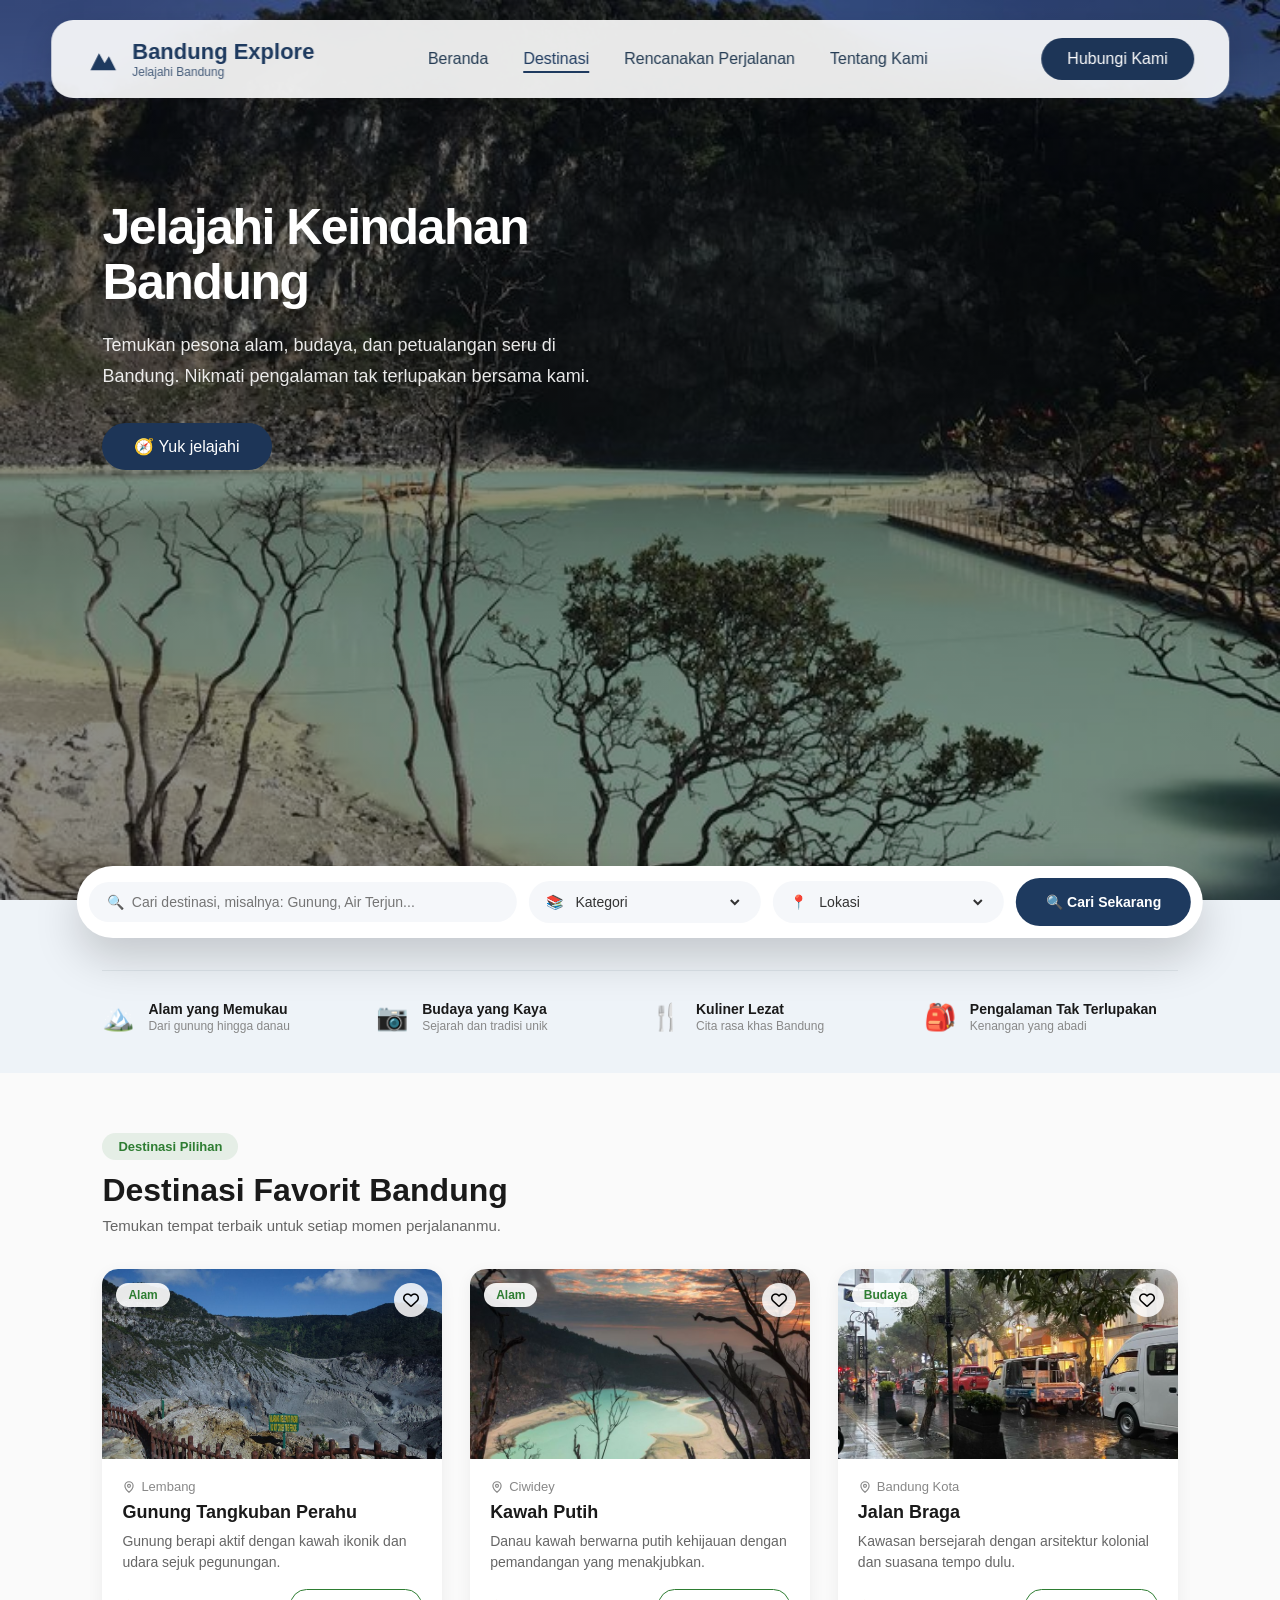
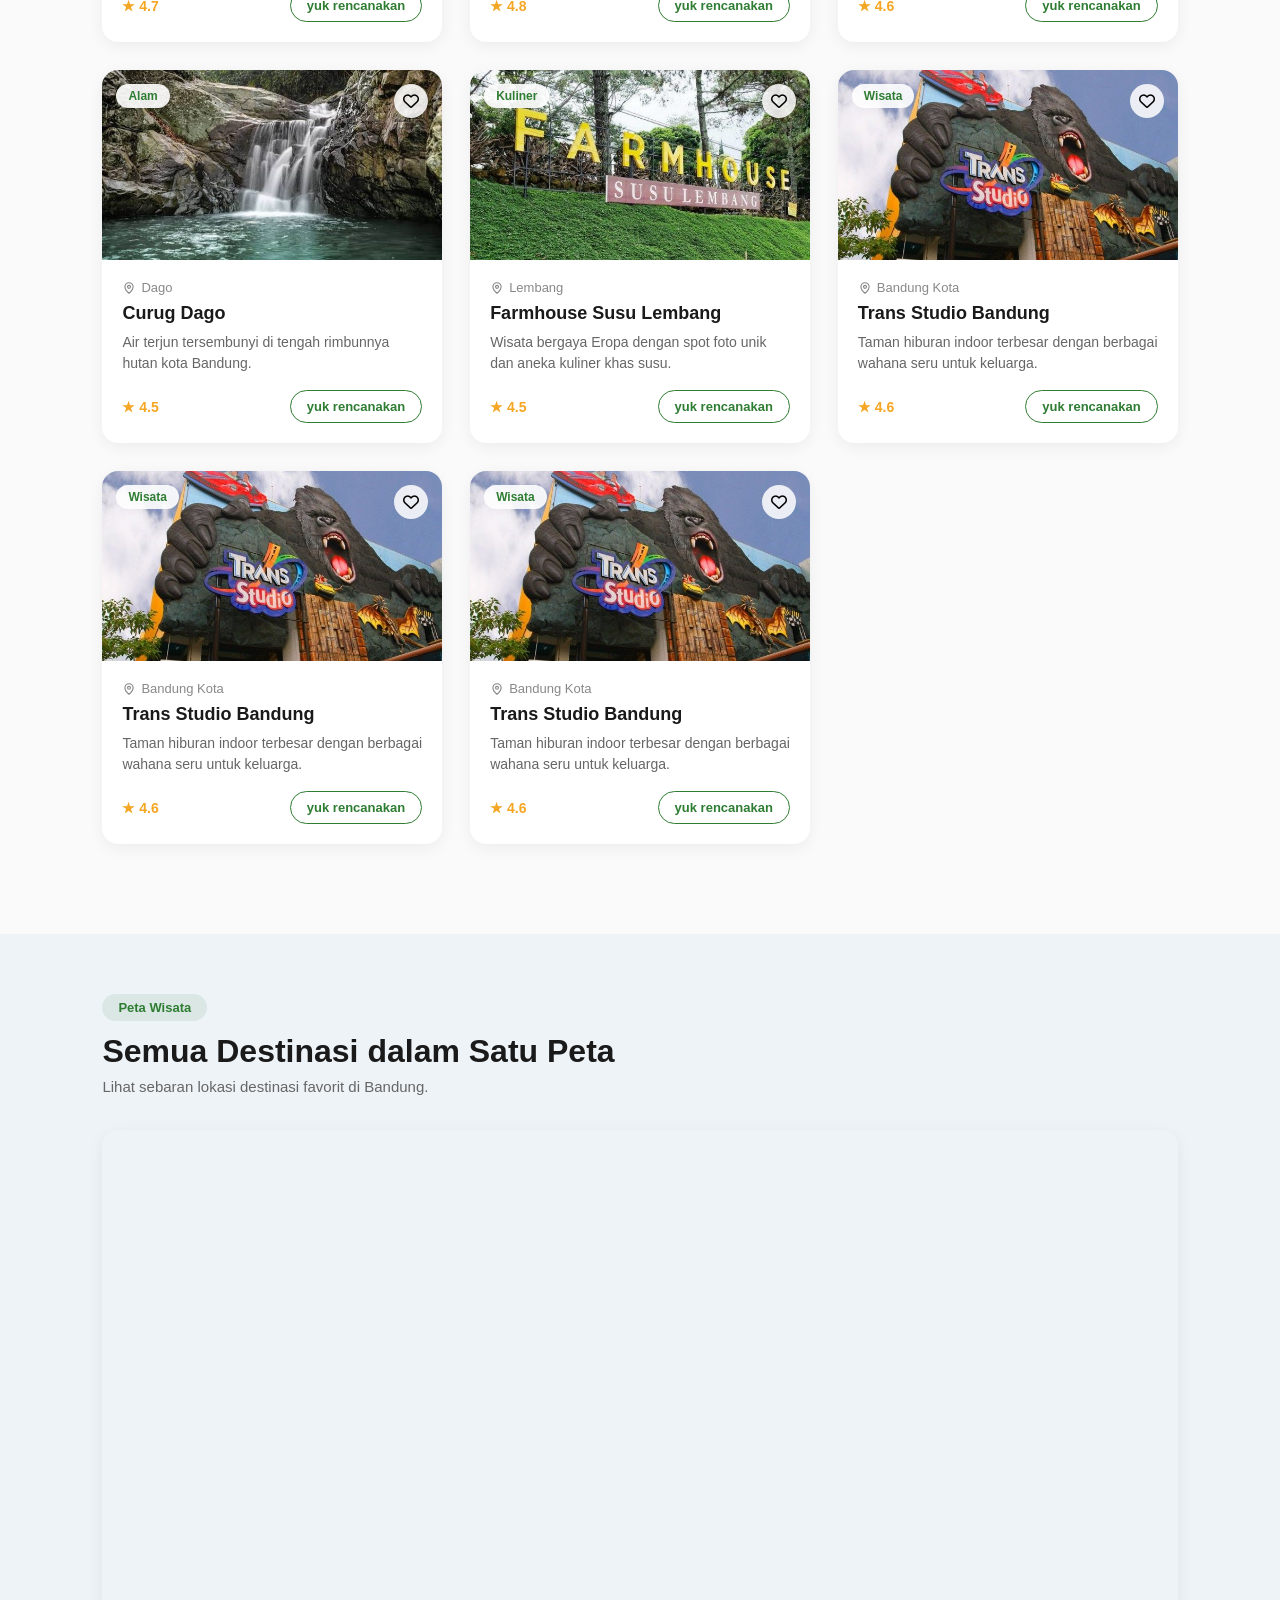
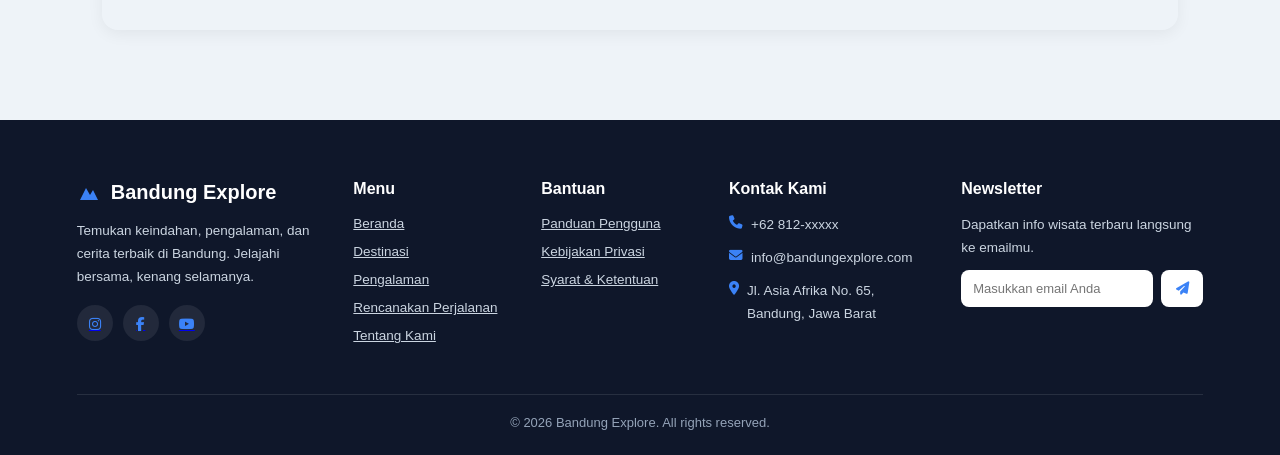
==== Destinasi.html @ f6b89064 "Merge branch 'main' of https://github.com/liyabelajar18-arch/Project_Uas" ====
<!DOCTYPE html>
<html lang="en">
<head>
    <meta charset="UTF-8">
    <meta name="viewport" content="width=device-width, initial-scale=1.0">
    <title>Bandung Explore</title>
    <link rel="stylesheet" href="Destinasi.css">
    <link rel="stylesheet" href="https://cdn.jsdelivr.net/npm/swiper@11/swiper-bundle.min.css"/>
     <link rel="stylesheet" href="https://cdnjs.cloudflare.com/ajax/libs/font-awesome/6.5.1/css/all.min.css">
</head>
<body>
<section class="hero" id="hero">
    <header class="navbar">
        <div class="logo">
            <svg viewBox="0 0 24 24" fill="none" xmlns="http://www.w3.org/2000/svg">
                <path d="M3 20L9 8L13 15L16 10L21 20H3Z" fill="currentColor"/>
            </svg>
            <div class="logo-text">
                <span class="logo-title">Bandung Explore</span>
                <span class="logo-subtitle">Jelajahi Bandung</span>
            </div>
        </div>
        <ul class="nav-menu">
            <li><a href="index.html" >Beranda</a></li>
            <li><a href="Destinasi.html" class="active">Destinasi</a></li>
            <li><a href="rencana.html">Rencanakan Perjalanan</a></li>
            <li><a href="tentang.html">Tentang Kami</a></li>
        </ul>
        <a href="#rencana" class="btn-nav">Hubungi Kami</a>
        <div class="humberger" id="humberger">
        <span></span>
        <span></span>
        <span></span>
    </div>
    <div class="overlay" id="overlay"></div>
    </header>

    <div class="hero-content">
        <h1>Jelajahi Keindahan<br>Bandung</h1>
        <p>
            Temukan pesona alam, budaya, dan petualangan seru di Bandung.
            Nikmati pengalaman tak terlupakan bersama kami.
        </p>
        <div class="hero-buttons">
            <a href="#destinasi" class="btn">🧭 Yuk jelajahi</a>
        </div>
    </div>

    <div class="search-box">
        <div class="search-field">
            <span class="field-icon">🔍</span>
            <input type="text" placeholder="Cari destinasi, misalnya: Gunung, Air Terjun...">
        </div>
        <div class="search-field select-field">
            <span class="field-icon">📚</span>
            <select>
                <option>Kategori</option>
                <option>Alam</option>
                <option>Budaya</option>
                <option>Kuliner</option>
            </select>
        </div>
        <div class="search-field select-field">
            <span class="field-icon">📍</span>
            <select>
                <option>Lokasi</option>
                <option>Lembang</option>
                <option>Ciwidey</option>
                <option>Bandung Kota</option>
            </select>
        </div>
        <button class="btn-search">🔍 Cari Sekarang</button>
    </div>
</section>

<section class="quick-info">
    <div class="feature-row">
        <div class="feature-item">
            <span class="feature-icon">🏔️</span>
            <div>
                <strong>Alam yang Memukau</strong>
                <p>Dari gunung hingga danau</p>
            </div>
        </div>
        <div class="feature-item">
            <span class="feature-icon">📷</span>
            <div>
                <strong>Budaya yang Kaya</strong>
                <p>Sejarah dan tradisi unik</p>
            </div>
        </div>
        <div class="feature-item">
            <span class="feature-icon">🍴</span>
            <div>
                <strong>Kuliner Lezat</strong>
                <p>Cita rasa khas Bandung</p>
            </div>
        </div>
        <div class="feature-item">
            <span class="feature-icon">🎒</span>
            <div>
                <strong>Pengalaman Tak Terlupakan</strong>
                <p>Kenangan yang abadi</p>
            </div>
        </div>
    </div>
</section>
<section class="destinasi-section" id="destinasi">
    <div class="section-header-row">
        <div class="section-header">
            <span class="section-tag">Destinasi Pilihan</span>
            <h2>Destinasi Favorit Bandung</h2>
            <p>Temukan tempat terbaik untuk setiap momen perjalananmu.</p>
        </div>
    </div>

    <div class="destinasi-grid">
        <div class="destinasi-card">
            <div class="card-image">
                <img src="gambar/tangkuban.jpg" alt="Tangkuban Perahu">
                <span class="card-category">Alam</span>
                <button class="card-heart">
    <i class="fa-regular fa-heart"></i>
</button>
            </div>
            <div class="card-body">
                <div class="card-location">
                    <svg width="14" height="14" viewBox="0 0 24 24" fill="none"><path d="M12 21s-7-5.5-7-11a7 7 0 1 1 14 0c0 5.5-7 11-7 11Z" stroke="currentColor" stroke-width="2"/><circle cx="12" cy="10" r="2.5" stroke="currentColor" stroke-width="2"/></svg>
                    Lembang
                </div>
                <h3>Gunung Tangkuban Perahu</h3>
                <p>Gunung berapi aktif dengan kawah ikonik dan udara sejuk pegunungan.</p>
                <div class="card-footer">
                    <span class="card-rating">★ 4.7</span>
                    <a href="rencana.html" class="btn-card">yuk rencanakan</a>
                </div>
            </div>
        </div>

        <div class="destinasi-card">
            <div class="card-image">
                <img src="gambar/Kawah putih.jpeg" alt="Kawah Putih">
                <span class="card-category">Alam</span>
                <button class="card-heart">
    <i class="fa-regular fa-heart"></i>
</button>
            </div>
            <div class="card-body">
                <div class="card-location">
                    <svg width="14" height="14" viewBox="0 0 24 24" fill="none"><path d="M12 21s-7-5.5-7-11a7 7 0 1 1 14 0c0 5.5-7 11-7 11Z" stroke="currentColor" stroke-width="2"/><circle cx="12" cy="10" r="2.5" stroke="currentColor" stroke-width="2"/></svg>
                    Ciwidey
                </div>
                <h3>Kawah Putih</h3>
                <p>Danau kawah berwarna putih kehijauan dengan pemandangan yang menakjubkan.</p>
                <div class="card-footer">
                    <span class="card-rating">★ 4.8</span>
                    <a href="rencana.html" class="btn-card">yuk rencanakan</a>
                </div>
            </div>
        </div>

        <div class="destinasi-card">
            <div class="card-image">
                <img src="gambar/braga 1.jpeg" alt="Jalan Braga">
                <span class="card-category">Budaya</span>
                <button class="card-heart">
    <i class="fa-regular fa-heart"></i>
</button>
            </div>
            <div class="card-body">
                <div class="card-location">
                    <svg width="14" height="14" viewBox="0 0 24 24" fill="none"><path d="M12 21s-7-5.5-7-11a7 7 0 1 1 14 0c0 5.5-7 11-7 11Z" stroke="currentColor" stroke-width="2"/><circle cx="12" cy="10" r="2.5" stroke="currentColor" stroke-width="2"/></svg>
                    Bandung Kota
                </div>
                <h3>Jalan Braga</h3>
                <p>Kawasan bersejarah dengan arsitektur kolonial dan suasana tempo dulu.</p>
                <div class="card-footer">
                    <span class="card-rating">★ 4.6</span>
                    <a href="rencana.html" class="btn-card">yuk rencanakan</a>
                </div>
            </div>
        </div>

        <div class="destinasi-card">
            <div class="card-image">
                <img src="gambar/curug.jpeg" alt="Curug Dago">
                <span class="card-category">Alam</span>
                <button class="card-heart">
    <i class="fa-regular fa-heart"></i>
</button>
            </div>
            <div class="card-body">
                <div class="card-location">
                    <svg width="14" height="14" viewBox="0 0 24 24" fill="none"><path d="M12 21s-7-5.5-7-11a7 7 0 1 1 14 0c0 5.5-7 11-7 11Z" stroke="currentColor" stroke-width="2"/><circle cx="12" cy="10" r="2.5" stroke="currentColor" stroke-width="2"/></svg>
                    Dago
                </div>
                <h3>Curug Dago</h3>
                <p>Air terjun tersembunyi di tengah rimbunnya hutan kota Bandung.</p>
                <div class="card-footer">
                    <span class="card-rating">★ 4.5</span>
                    <a href="rencana.html" class="btn-card">yuk rencanakan</a>
                </div>
            </div>
        </div>

        <div class="destinasi-card">
            <div class="card-image">
                <img src="gambar/farmhouse.jpeg" alt="Farmhouse Susu Lembang">
                <span class="card-category">Kuliner</span>
                <button class="card-heart">
    <i class="fa-regular fa-heart"></i>
</button>
            </div>
            <div class="card-body">
                <div class="card-location">
                    <svg width="14" height="14" viewBox="0 0 24 24" fill="none"><path d="M12 21s-7-5.5-7-11a7 7 0 1 1 14 0c0 5.5-7 11-7 11Z" stroke="currentColor" stroke-width="2"/><circle cx="12" cy="10" r="2.5" stroke="currentColor" stroke-width="2"/></svg>
                    Lembang
                </div>
                <h3>Farmhouse Susu Lembang</h3>
                <p>Wisata bergaya Eropa dengan spot foto unik dan aneka kuliner khas susu.</p>
                <div class="card-footer">
                    <span class="card-rating">★ 4.5</span>
                    <a href="rencana.html" class="btn-card">yuk rencanakan</a>
                </div>
            </div>
        </div>

        <div class="destinasi-card">
            <div class="card-image">
                <img src="gambar/transtudio.jpeg" alt="Trans Studio Bandung">
                <span class="card-category">Wisata</span>
                <button class="card-heart">
    <i class="fa-regular fa-heart"></i>
</button>
            </div>
            <div class="card-body">
                <div class="card-location">
                    <svg width="14" height="14" viewBox="0 0 24 24" fill="none"><path d="M12 21s-7-5.5-7-11a7 7 0 1 1 14 0c0 5.5-7 11-7 11Z" stroke="currentColor" stroke-width="2"/><circle cx="12" cy="10" r="2.5" stroke="currentColor" stroke-width="2"/></svg>
                    Bandung Kota
                </div>
                <h3>Trans Studio Bandung</h3>
                <p>Taman hiburan indoor terbesar dengan berbagai wahana seru untuk keluarga.</p>
                <div class="card-footer">
                    <span class="card-rating">★ 4.6</span>
                    <a href="rencana.html" class="btn-card">yuk rencanakan</a>
                </div>
            </div>
        </div>
        <div class="destinasi-card">
            <div class="card-image">
                <img src="gambar/transtudio.jpeg" alt="Trans Studio Bandung">
                <span class="card-category">Wisata</span>
                <button class="card-heart">
    <i class="fa-regular fa-heart"></i>
</button>
            </div>
            <div class="card-body">
                <div class="card-location">
                    <svg width="14" height="14" viewBox="0 0 24 24" fill="none"><path d="M12 21s-7-5.5-7-11a7 7 0 1 1 14 0c0 5.5-7 11-7 11Z" stroke="currentColor" stroke-width="2"/><circle cx="12" cy="10" r="2.5" stroke="currentColor" stroke-width="2"/></svg>
                    Bandung Kota
                </div>
                <h3>Trans Studio Bandung</h3>
                <p>Taman hiburan indoor terbesar dengan berbagai wahana seru untuk keluarga.</p>
                <div class="card-footer">
                    <span class="card-rating">★ 4.6</span>
                    <a href="rencana.html" class="btn-card">yuk rencanakan</a>
                </div>
            </div>
        </div>
        <div class="destinasi-card">
            <div class="card-image">
                <img src="gambar/transtudio.jpeg" alt="Trans Studio Bandung">
                <span class="card-category">Wisata</span>
                <button class="card-heart">
    <i class="fa-regular fa-heart"></i>
</button>
            </div>
            <div class="card-body">
                <div class="card-location">
                    <svg width="14" height="14" viewBox="0 0 24 24" fill="none"><path d="M12 21s-7-5.5-7-11a7 7 0 1 1 14 0c0 5.5-7 11-7 11Z" stroke="currentColor" stroke-width="2"/><circle cx="12" cy="10" r="2.5" stroke="currentColor" stroke-width="2"/></svg>
                    Bandung Kota
                </div>
                <h3>Trans Studio Bandung</h3>
                <p>Taman hiburan indoor terbesar dengan berbagai wahana seru untuk keluarga.</p>
                <div class="card-footer">
                    <span class="card-rating">★ 4.6</span>
                    <a href="rencana.html" class="btn-card">yuk rencanakan</a>
                </div>
            </div>
        </div>
    </div>
</section>
<section class="peta-section" id="peta">
    <div class="section-header-row">
        <div class="section-header">
            <span class="section-tag">Peta Wisata</span>
            <h2>Semua Destinasi dalam Satu Peta</h2>
            <p>Lihat sebaran lokasi destinasi favorit di Bandung.</p>
        </div>
    </div>
    <div class="peta-wrapper">
        <iframe
            src="https://www.google.com/maps/d/embed?mid=134hPLg8VKvnW-zDgRnrbav6P-U5ojF0&ehbc=2E312F" width="640" height="480"
            width="100%"
            height="500"
            style="border:0;"
            loading="lazy">
        </iframe>
    </div>
</section>
<footer class="footer">
    <div class="footer-container">
        <div class="footer-box">
            <h2><svg viewBox="0 0 24 24" fill="none" xmlns="http://www.w3.org/2000/svg"><path d="M3 20L9 8L13 15L16 10L21 20H3Z" fill="currentColor"/></svg> Bandung Explore</h2>
            <p>Temukan keindahan, pengalaman, dan cerita terbaik di Bandung. Jelajahi bersama, kenang selamanya.</p>
            <div class="footer-social">
                <a href="#"><i class="fa-brands fa-instagram"></i></a>
                <a href="#"><i class="fa-brands fa-facebook-f"></i></a>
                <a href="#"><i class="fa-brands fa-youtube"></i></a>
            </div>
        </div>
        <div class="footer-box">
            <h3>Menu</h3>
            <ul>
                <li><a href="index.html">Beranda</a></li>
                <li><a href="Destinasi.html">Destinasi</a></li>
                <li><a href="#pengalaman">Pengalaman</a></li>
                <li><a href="Rencana.html">Rencanakan Perjalanan</a></li>
                <li><a href="Tentang.html">Tentang Kami</a></li>
            </ul>
        </div>
        <div class="footer-box">
            <h3>Bantuan</h3>
            <ul>
                <li><a href="#">Panduan Pengguna</a></li>
                <li><a href="#">Kebijakan Privasi</a></li>
                <li><a href="#">Syarat &amp; Ketentuan</a></li>
            </ul>
        </div>
        <div class="footer-box">
            <h3>Kontak Kami</h3>
            <p><i class="fa-solid fa-phone"></i> +62 812-xxxxx</p>
            <p><i class="fa-solid fa-envelope"></i> info@bandungexplore.com</p>
            <p><i class="fa-solid fa-location-dot"></i> Jl. Asia Afrika No. 65, Bandung, Jawa Barat</p>
        </div>
        <div class="footer-box">
            <h3>Newsletter</h3>
            <p>Dapatkan info wisata terbaru langsung ke emailmu.</p>
            <form class="newsletter-form">
                <input type="email" placeholder="Masukkan email Anda">
                <button type="submit"><i class="fa-solid fa-paper-plane"></i></button>
            </form>
        </div>
    </div>
    <hr>
    <div class="footer-bottom">
        <p>&copy; 2026 Bandung Explore. All rights reserved.</p>
    </div>
</footer>
<script src="js/like.js"></script>
<script src="js/humberger.js"></script>
</body>
</html>
---- Destinasi.css ----
*{
    margin:0;
    padding:0;
    box-sizing:border-box;
}
body{
    font-family:Arial, Helvetica, sans-serif;
    background:#f5f5f5;
}
.hero{
    min-height:100vh;
    background:
        linear-gradient(rgba(0,0,0,.45),rgba(0,0,0,.45)),
        url("gambar/kawah\ putihhhhh.jpeg");
    background-size:cover;
    background-position:center;
    position:relative;
    padding-bottom: 60px;
}
.navbar{
    position:absolute;
    top:20px;
    left:50%;
    transform:translateX(-50%);
    width:92%;
    max-width:1400px;
    height:78px;
    padding:0 35px;
    display:flex;
    justify-content:space-between;
    align-items:center;
    border-radius:22px;
    background:rgba(255,255,255,.90);
    backdrop-filter:blur(20px);
    -webkit-backdrop-filter:blur(20px);
    box-shadow:0 10px 35px rgba(0,0,0,.12);
    z-index:999;
}
.logo{
    display:flex;
    align-items:center;
    gap:12px;
    color:#1E3A5F;
    transition:.4s;
}
.logo svg{
    width:34px;
    height:34px;
    flex-shrink:0;
}
.logo-text{
    display:flex;
    flex-direction:column;
    line-height:1.2;
    text-align:left;
}
.logo-title{
    font-size:22px;
    font-weight:bold;
}
.logo-subtitle{
    font-size:12px;
    font-weight:400;
    opacity:.8;
}
.nav-menu{
    display:flex;
    list-style:none;
    gap:35px;
}
.nav-menu a{
    color:#243B53;
    text-decoration:none;
    font-weight:500;
    transition:.4s;
    padding-bottom:4px;
}
.nav-menu a:hover{
    color:#2B6CB0;
}
.nav-menu a.active{
    color:#1E3A5F;
    border-bottom:2px solid #1E3A5F;
}
.btn-nav{
    background:#1d3557;
    color:white;
    text-decoration:none;
    font-weight:500;
    padding:12px 26px;
    border-radius:30px;
    transition:.4s;
    white-space:nowrap;
}
.btn-nav:hover{
    background:#0077b6;
}
.humberger {
    display: none;
    flex-direction: column;
    justify-content: space-between;
    width: 28px;
    height: 20px;
    cursor: pointer;
    z-index: 1001;
}

.humberger span {
    display: block;
    height: 3px;
    width: 100%;
    background: #1E3A5F;
    border-radius: 2px;
    transition: .3s ease;
}

.humberger.active span:nth-child(1) {
    transform: translateY(8.5px) rotate(45deg);
}

.humberger.active span:nth-child(2) {
    opacity: 0;
}

.humberger.active span:nth-child(3) {
    transform: translateY(-8.5px) rotate(-45deg);
}

/* ===================== OVERLAY ===================== */
.overlay {
    display: none;
    position: fixed;
    top: 0;
    left: 0;
    width: 100%;
    height: 100%;
    background: rgba(0,0,0,.4);
    z-index: 999;
}

.overlay.active {
    display: block;
}
.hero-content{
    padding-top:200px;
    display:flex;
    flex-direction:column;
    justify-content:center;
    align-items:flex-start;
    color:white;
    text-align:left;
    padding-left:8%;
    padding-right:20px;
    max-width:750px;
}
.hero-content h1{
    font-size:50px;
    font-weight:800;
    letter-spacing:-1.5px;
    line-height:1.1;
    margin-bottom:20px;
}
.hero-content p{
    font-size:18px;
    opacity:.9;
    line-height:1.7;
    max-width:520px;
    margin-bottom:32px;
}
.hero-buttons{
    display:flex;
    gap:18px;
    margin-bottom:70px;
}
.btn{
    display:inline-block;
    padding:14px 32px;
    background:#1D3557;
    color:white;
    text-decoration:none;
    border-radius:30px;
    transition:.3s;
    font-weight:500;
}
.btn:hover{
    background:#005f8d;
}
.btn-outline{
    background:transparent;
    border:1px solid white;
}
.btn-outline:hover{
    background:rgba(255,255,255,.15);
}
.btn-outline-dark{
    background:transparent;
    border:1.5px solid #1D3557;
    color:#1D3557;
}
.btn-outline-dark:hover{
    background:#1D3557;
    color:white;
}
.search-box{
    width:88%;
    max-width:1150px;
    background:white;
    padding:12px;
    display:flex;
    align-items:center;
    gap:12px;
    border-radius:50px;
    position:absolute;
    bottom:-38px;
    left:50%;
    transform:translateX(-50%);
    box-shadow:0 20px 45px rgba(0,0,0,.18);
    z-index:5;
}
.search-field{
    flex:2;
    display:flex;
    align-items:center;
    gap:8px;
    background:#F5F7FA;
    border-radius:50px;
    padding:12px 18px;
}
.select-field{
    flex:1;
}
.field-icon{
    font-size:14px;
}
.search-field input,
.search-field select{
    border:none;
    background:transparent;
    outline:none;
    font-size:14px;
    width:100%;
    color:#333;
}
.btn-search{
    background:#1E3A5F;
    color:white;
    border:none;
    border-radius:50px;
    padding:16px 30px;
    font-weight:600;
    font-size:14px;
    white-space:nowrap;
    cursor:pointer;
    transition:.3s;
}
.btn-search:hover{
    background:#2B6CB0;
}
.quick-info{
    padding:70px 8% 40px;
    background:#eef3f8;
}
.popular-search{
    display:flex;
    align-items:center;
    gap:24px;
    margin-bottom:35px;
}
.popular-label{
    font-weight:600;
    color:#1E3A5F;
    white-space:nowrap;
    font-size:14px;
}
.popular-chips{
    display:flex;
    gap:24px;
    flex:1;
    overflow-x:auto;
}
.chip{
    display:flex;
    align-items:center;
    gap:8px;
    text-decoration:none;
    color:#333;
    font-size:13px;
    white-space:nowrap;
}
.chip img{
    width:34px;
    height:34px;
    border-radius:50%;
    object-fit:cover;
    background:#ccc;
}
.see-all{
    color:#2B6CB0;
    text-decoration:none;
    font-size:14px;
    white-space:nowrap;
    font-weight:500;
}
.feature-row{
    display:grid;
    grid-template-columns:repeat(4, 1fr);
    gap:20px;
    border-top:1px solid #dde4ea;
    padding-top:30px;
}
.feature-item{
    display:flex;
    align-items:center;
    gap:14px;
}
.feature-icon{
    font-size:26px;
    flex-shrink:0;
}
.feature-item strong{
    display:block;
    font-size:14px;
    color:#1a1a1a;
    margin-bottom:2px;
}
.feature-item p{
    font-size:12px;
    color:#888;
}
.destinasi-section{
    padding:60px 8% 90px;
    background:#fafafa;
}
.section-header-row{
    display:flex;
    justify-content:space-between;
    align-items:flex-start;
    margin-bottom:35px;
    gap:20px;
}
.section-header{
    text-align:left;
    max-width:600px;
}
.section-tag{
    display:inline-block;
    background:rgba(46, 125, 50, 0.1);
    color:#2e7d32;
    padding:6px 16px;
    border-radius:20px;
    font-size:13px;
    font-weight:600;
    margin-bottom:12px;
}
.section-header h2{
    font-size:32px;
    margin:0 0 8px;
    color:#1a1a1a;
}
.section-header p{
    color:#666;
    font-size:15px;
}
.destinasi-grid{
    display:grid;
    grid-template-columns:repeat(auto-fit, minmax(280px, 1fr));
    gap:28px;
}
.destinasi-card{
    background:#fff;
    border-radius:16px;
    overflow:hidden;
    box-shadow:0 4px 16px rgba(0,0,0,0.06);
    transition:transform 0.25s ease, box-shadow 0.25s ease;
}
.destinasi-card:hover{
    transform:translateY(-6px);
    box-shadow:0 12px 28px rgba(0,0,0,0.12);
}
.card-image{
    position:relative;
    height:190px;
    overflow:hidden;
}
.card-image img{
    width:100%;
    height:100%;
    object-fit:cover;
    transition:transform 0.4s ease;
}
.destinasi-card:hover .card-image img{
    transform:scale(1.08);
}
.card-category{
    position:absolute;
    top:14px;
    left:14px;
    background:rgba(255,255,255,0.9);
    color:#2e7d32;
    font-size:12px;
    font-weight:600;
    padding:5px 12px;
    border-radius:20px;
}
.card-heart{
    position:absolute;
    top:14px;
    right:14px;
    background:rgba(255,255,255,.85);
    border:none;
    width:34px;
    height:34px;
    border-radius:50%;
    cursor:pointer;
    font-size:16px;
    line-height:1;
    transition:.2s;
}
.card-heart:hover{
    background:#fff;
    color:#e63946;
}
.card-body{
    padding:20px;
}
.card-location{
    display:flex;
    align-items:center;
    gap:5px;
    color:#888;
    font-size:13px;
    margin-bottom:8px;
}
.card-body h3{
    font-size:18px;
    margin:0 0 8px;
    color:#1a1a1a;
}
.card-body p{
    font-size:14px;
    color:#666;
    line-height:1.5;
    margin:0 0 16px;
}
.card-footer{
    display:flex;
    align-items:center;
    justify-content:space-between;
}
.card-rating{
    font-size:14px;
    font-weight:600;
    color:#f5a623;
}
.btn-card{
    text-decoration:none;
    font-size:13px;
    font-weight:600;
    color:#2e7d32;
    padding:8px 16px;
    border:1.5px solid #2e7d32;
    border-radius:20px;
    transition: background 0.2s ease, color 0.2s ease;
}
.btn-card:hover{
    background:#2e7d32;
    color:#fff;
}
.destinasi-more{
    text-align:center;
    margin-top:40px;
}
.peta-section{
    padding: 60px 8% 90px;
    background: #eef3f8;
}
.peta-wrapper{
    width: 100%;
    height: 500px;
    border-radius: 16px;
    overflow: hidden;
    box-shadow: 0 4px 16px rgba(0,0,0,0.06);
    position: relative;
}
.peta-wrapper iframe{
    display: block;
    width: 100%;
    height: 580px;
    border: 0;
    position:absolute;
    top: -80px;
    left: 0;
}
.footer{
    background:#0f172a;
    color:#fff;
    padding:60px 6% 25px;
}

.footer-container{
    display:grid;
    grid-template-columns:1.6fr 1fr 1fr 1.3fr 1.3fr;
    gap:40px;
}

.footer-box h2{
    display:flex;
    align-items:center;
    gap:10px;
    font-size:20px;
    margin-bottom:16px;
}

.footer-box h2 svg{
    width:24px;
    height:24px;
    color:#3b82f6;
}

.footer-box h3{
    font-size:16px;
    margin-bottom:16px;
}

.footer-box p{
    color:#cbd5e1;
    font-size:13.5px;
    line-height:1.7;
    margin-bottom:10px;
    display:flex;
    align-items:flex-start;
    gap:8px;
}

.footer-box i{
    color:#3b82f6;
    margin-top:2px;
}

.footer-box ul{
    list-style:none;
}

.footer-box ul li{
    margin-bottom:10px;
}

.footer-box ul li a{
    color:#cbd5e1;
    font-size:13.5px;
    transition:.2s;
}

.footer-box ul li a:hover{
    color:#3b82f6;
}

.footer-social{
    display:flex;
    gap:10px;
    margin-top:16px;
}

.footer-social a{
    width:36px;
    height:36px;
    border-radius:50%;
    background:rgba(255,255,255,.08);
    display:flex;
    align-items:center;
    justify-content:center;
    font-size:14px;
    transition:.2s;
}

.footer-social a:hover{
    background:#cbd5e1;
}

.newsletter-form{
    display:flex;
    gap:8px;
    margin-top:6px;
}

.newsletter-form input{
    flex:1;
    padding:11px 12px;
    border:none;
    border-radius:8px;
    font-size:13px;
    outline:none;
}

.newsletter-form button{
    background:#ffffff;
    border:none;
    color:#fff;
    width:42px;
    border-radius:8px;
    cursor:pointer;
    transition:.2s;
}

.newsletter-form button:hover{
    background:#cbd5e1;
}

.footer hr{
    border:none;
    height:1px;
    background:rgba(255,255,255,.1);
    margin:40px 0 20px;
}
.footer-bottom{
    text-align:center;
}

.footer-bottom p{
    color:#94a3b8;
    font-size:13px;
}

.fa-bullseye{
    color:#2563EB;
}

.fa-eye{
    color:#2563EB;
}

.fa-gem{
    color:#2563EB;
}
@media (max-width:900px){
    .hero-content{
        padding-left:6%;
        padding-top:150px;
        max-width:100%;
    }
    .hero-content h1{
        font-size:40px;
    }
    .humberger {
        display: flex;
    }

    .nav-menu {
        position: fixed;
        top: 0;
        right: -100%;
        width: 75%;
        height: 100vh;
        background: white;
        flex-direction: column;
        justify-content: center;
        align-items: center;
        gap: 30px;
        transition: right .4s ease;
        box-shadow: -10px 0 30px rgba(0,0,0,.15);
        z-index: 1000;
        padding: 40px 20px;
        display: flex;
    }

    .nav-menu.active {
        right: 0;
    }

    .btn-nav {
        display: none;
    }
    .hero-stat-card{
        display:none;
    }
    .search-box{
        flex-direction:column;
        width:90%;
        bottom:-160px;
        border-radius:24px;
        padding:16px;
    }
    .search-field{
        width:100%;
    }
    .btn-search{
        width:100%;
    }
    .quick-info{
        padding-top:220px;
    }
    .popular-search{
        flex-wrap:wrap;
    }
    .feature-row{
        grid-template-columns:repeat(2, 1fr);
    }
    .section-header-row{
        flex-direction:column;
    }
}
/* ===================== FOOTER RESPONSIVE ===================== */
@media (max-width: 1100px) {
    .footer-container {
        grid-template-columns: repeat(2, 1fr);
        gap: 30px;
    }
}

@media (max-width: 600px) {
    .footer-container {
        grid-template-columns: 1fr;
        gap: 30px;
    }

    .footer-social {
        justify-content: flex-start;
    }

    .newsletter-form {
        flex-direction: column;
    }

    .newsletter-form button {
        width: 100%;
        height: 44px;
    }
}
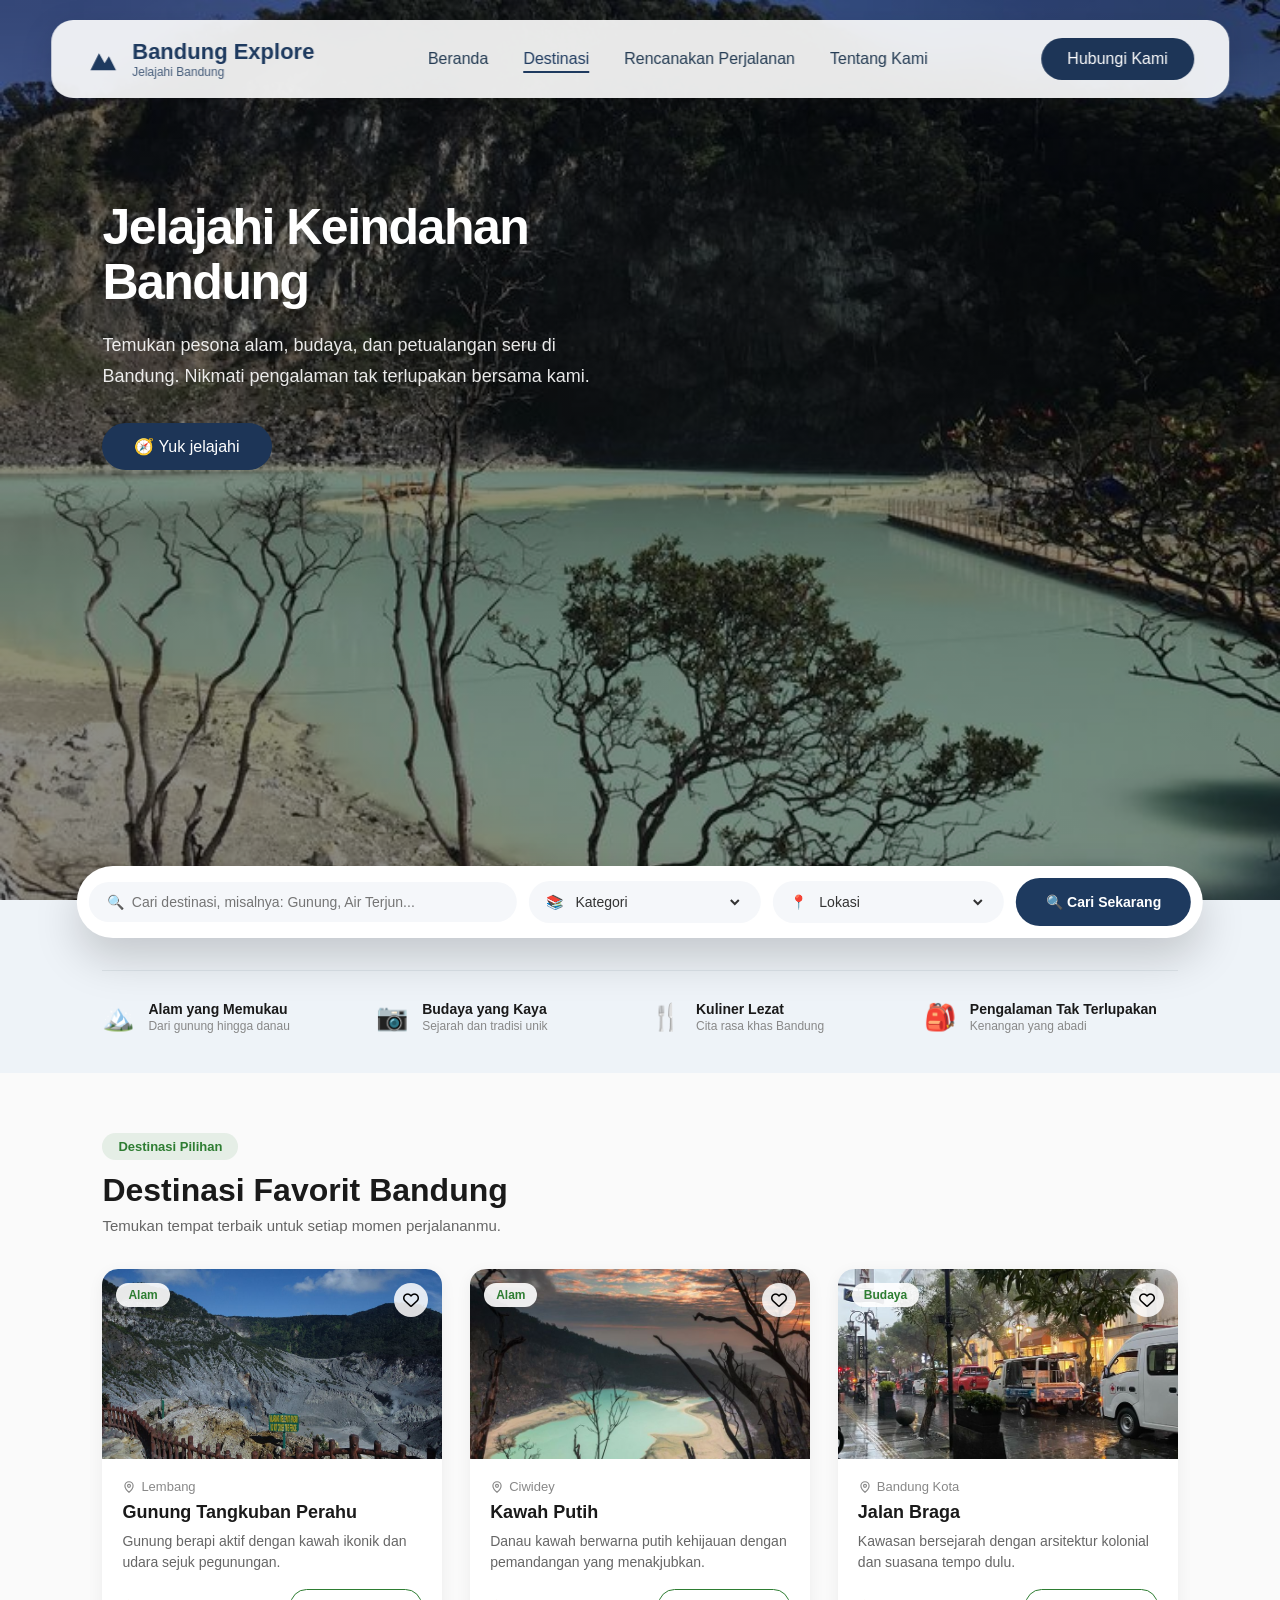
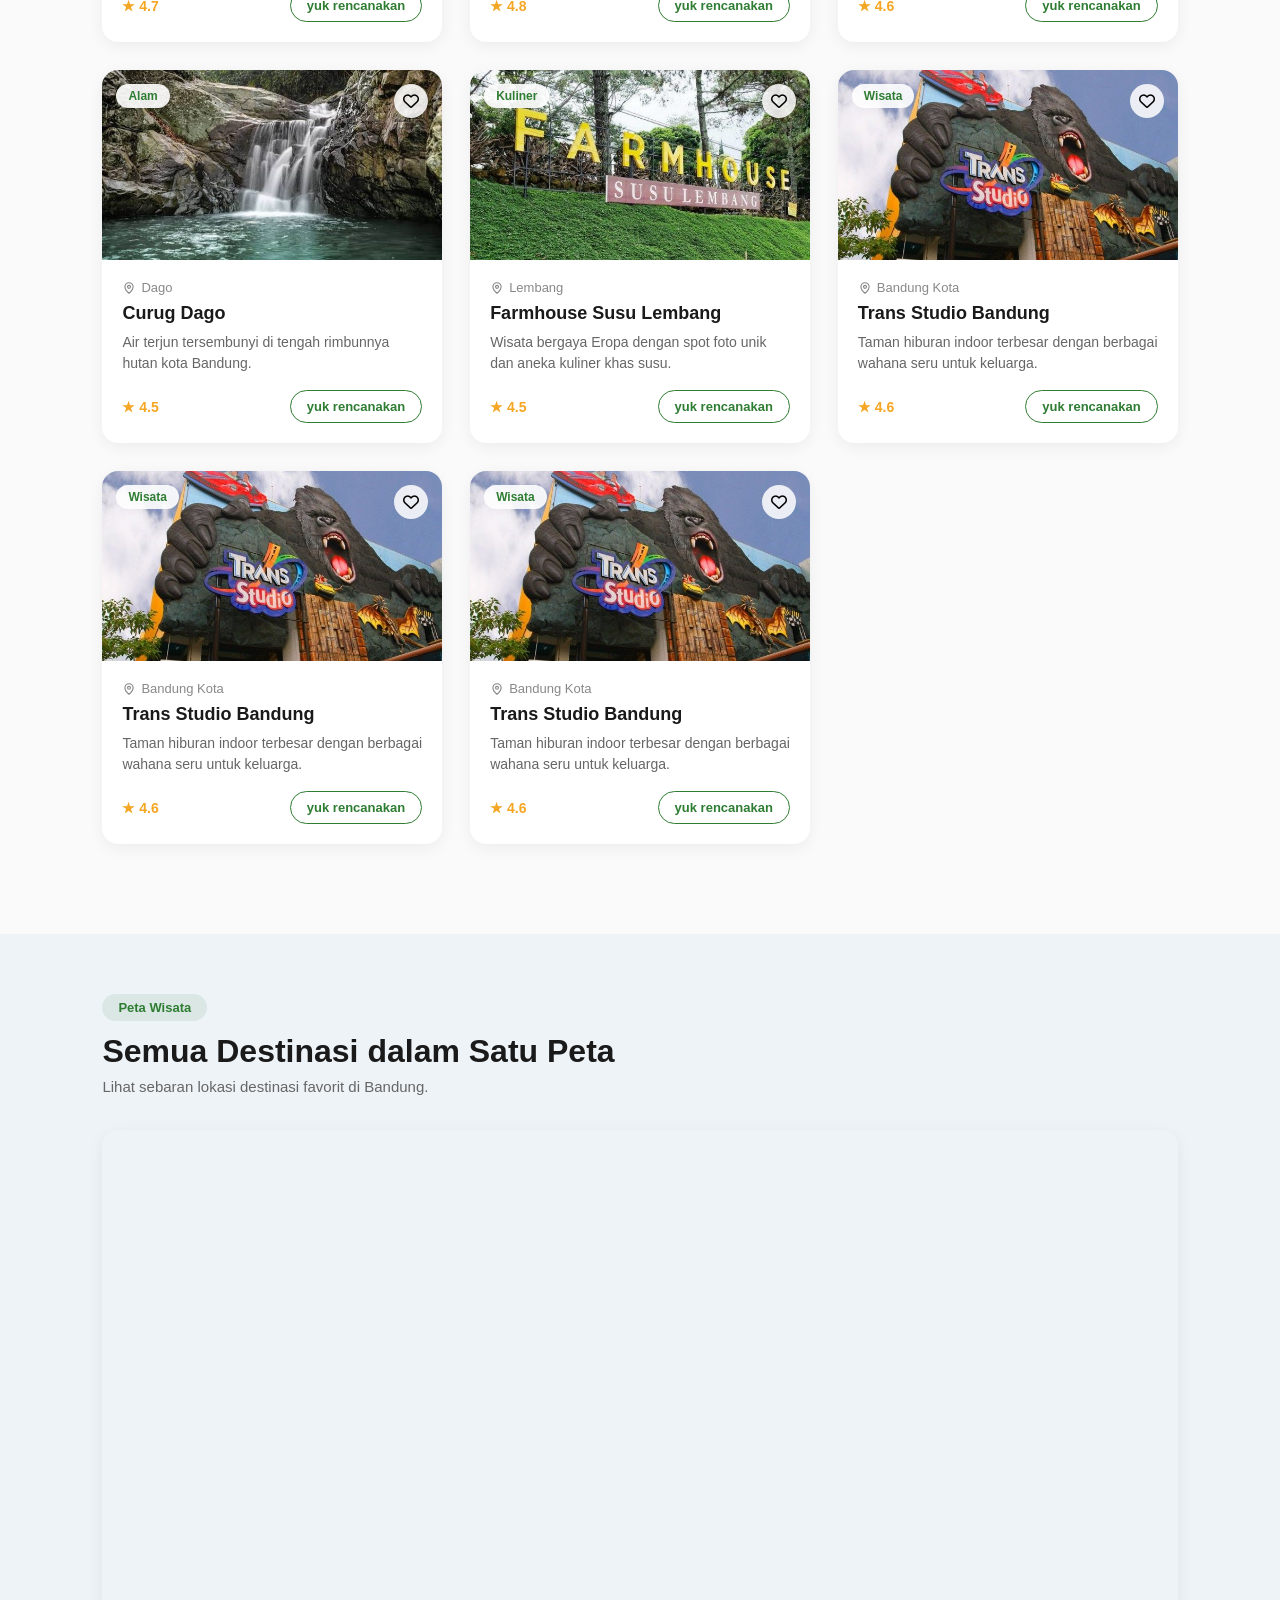
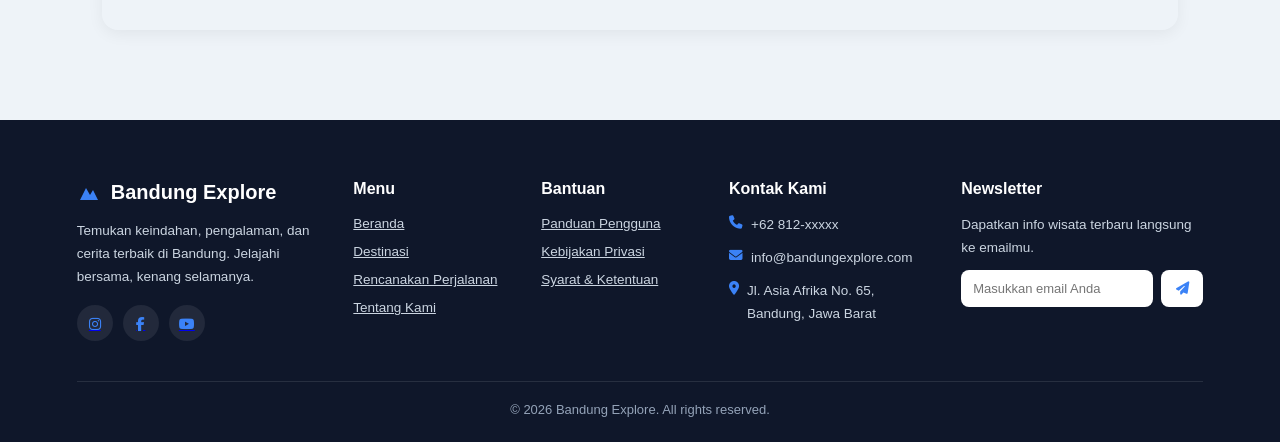
==== commit 3db1a050: "penambahan detail baru" ====
--- a/Destinasi.html
+++ b/Destinasi.html
@@ -324,7 +324,6 @@
             <ul>
                 <li><a href="index.html">Beranda</a></li>
                 <li><a href="Destinasi.html">Destinasi</a></li>
-                <li><a href="#pengalaman">Pengalaman</a></li>
                 <li><a href="Rencana.html">Rencanakan Perjalanan</a></li>
                 <li><a href="Tentang.html">Tentang Kami</a></li>
             </ul>
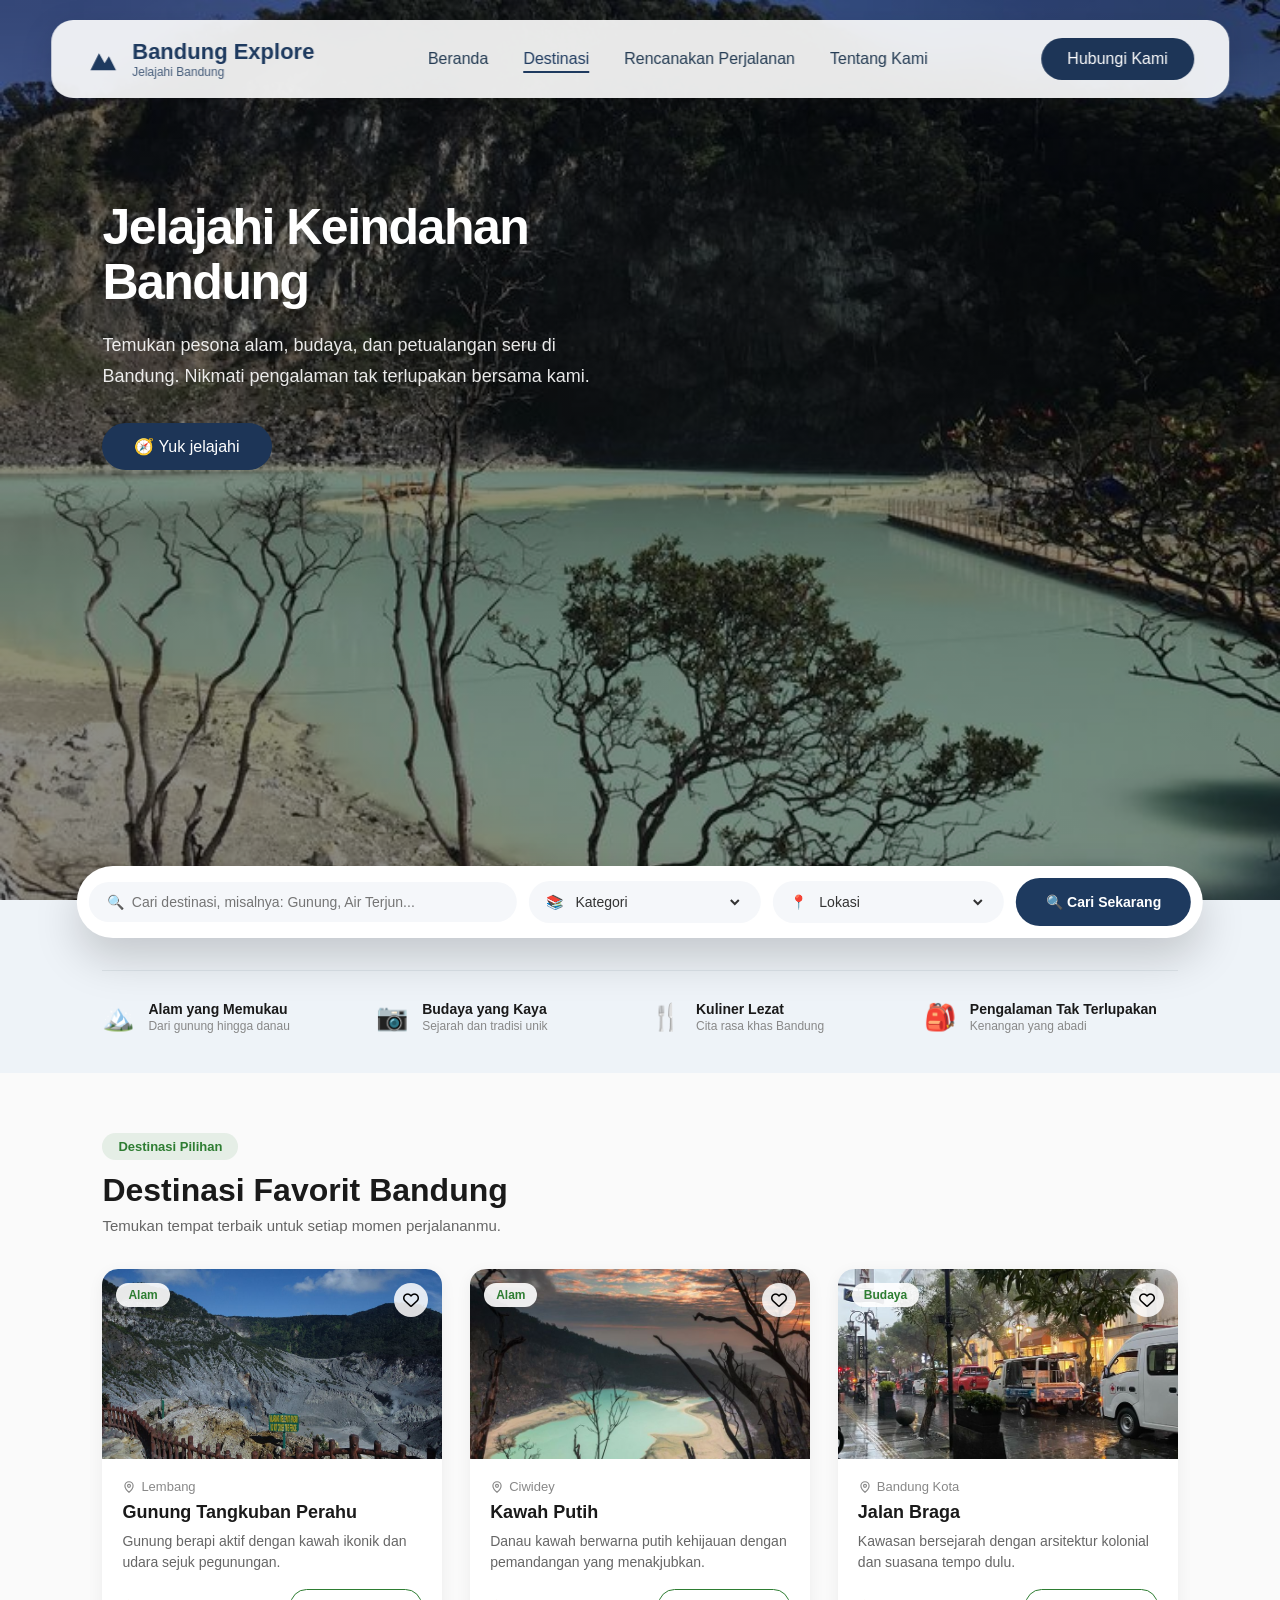
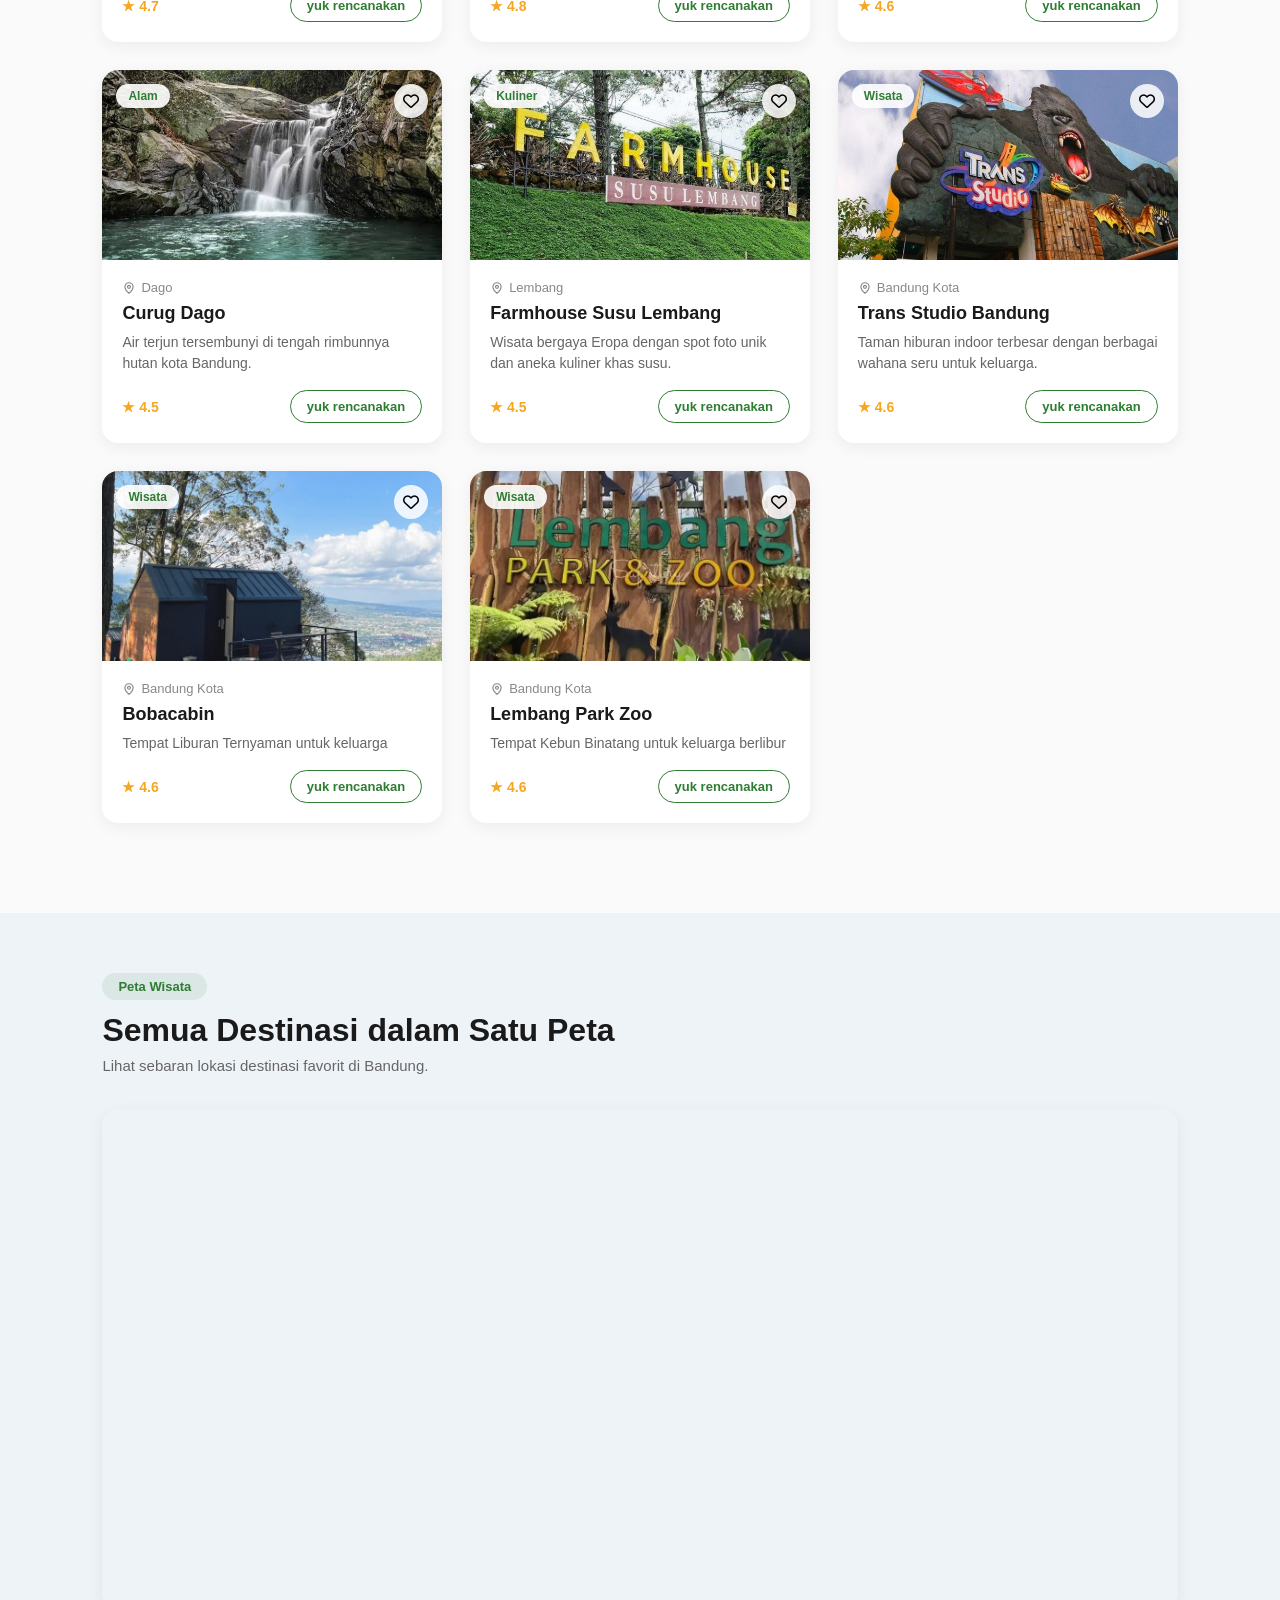
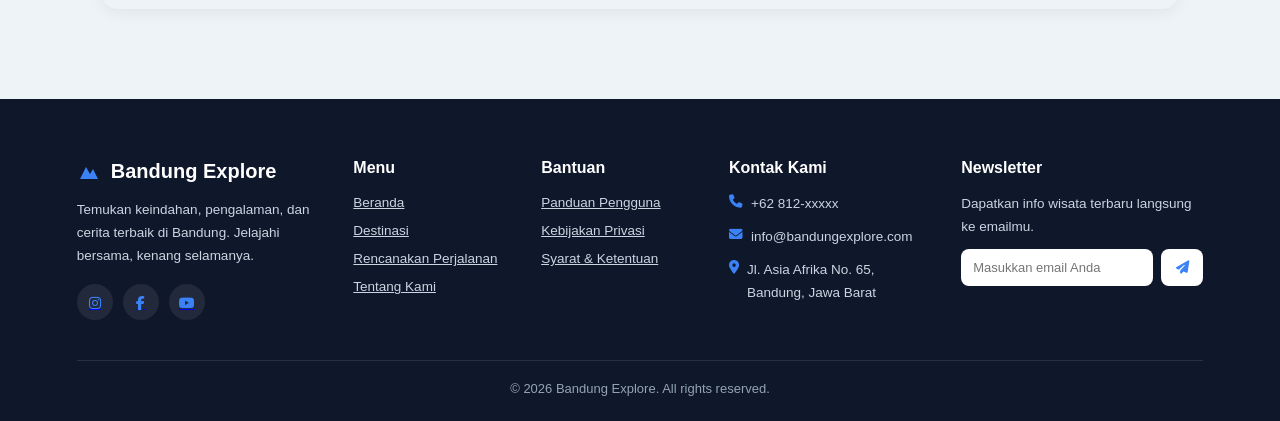
==== commit 733fd6dd: "pembaruan foto" ====
--- a/Destinasi.html
+++ b/Destinasi.html
@@ -1,362 +1,517 @@
-<!DOCTYPE html>
+<!doctype html>
 <html lang="en">
-<head>
-    <meta charset="UTF-8">
-    <meta name="viewport" content="width=device-width, initial-scale=1.0">
+  <head>
+    <meta charset="UTF-8" />
+    <meta name="viewport" content="width=device-width, initial-scale=1.0" />
     <title>Bandung Explore</title>
-    <link rel="stylesheet" href="Destinasi.css">
-    <link rel="stylesheet" href="https://cdn.jsdelivr.net/npm/swiper@11/swiper-bundle.min.css"/>
-     <link rel="stylesheet" href="https://cdnjs.cloudflare.com/ajax/libs/font-awesome/6.5.1/css/all.min.css">
-</head>
-<body>
-<section class="hero" id="hero">
-    <header class="navbar">
+    <link rel="stylesheet" href="Destinasi.css" />
+    <link
+      rel="stylesheet"
+      href="https://cdn.jsdelivr.net/npm/swiper@11/swiper-bundle.min.css"
+    />
+    <link
+      rel="stylesheet"
+      href="https://cdnjs.cloudflare.com/ajax/libs/font-awesome/6.5.1/css/all.min.css"
+    />
+  </head>
+  <body>
+    <section class="hero" id="hero">
+      <header class="navbar">
         <div class="logo">
-            <svg viewBox="0 0 24 24" fill="none" xmlns="http://www.w3.org/2000/svg">
-                <path d="M3 20L9 8L13 15L16 10L21 20H3Z" fill="currentColor"/>
-            </svg>
-            <div class="logo-text">
-                <span class="logo-title">Bandung Explore</span>
-                <span class="logo-subtitle">Jelajahi Bandung</span>
-            </div>
+          <svg
+            viewBox="0 0 24 24"
+            fill="none"
+            xmlns="http://www.w3.org/2000/svg"
+          >
+            <path d="M3 20L9 8L13 15L16 10L21 20H3Z" fill="currentColor" />
+          </svg>
+          <div class="logo-text">
+            <span class="logo-title">Bandung Explore</span>
+            <span class="logo-subtitle">Jelajahi Bandung</span>
+          </div>
         </div>
         <ul class="nav-menu">
-            <li><a href="index.html" >Beranda</a></li>
-            <li><a href="Destinasi.html" class="active">Destinasi</a></li>
-            <li><a href="rencana.html">Rencanakan Perjalanan</a></li>
-            <li><a href="tentang.html">Tentang Kami</a></li>
+          <li><a href="index.html">Beranda</a></li>
+          <li><a href="Destinasi.html" class="active">Destinasi</a></li>
+          <li><a href="rencana.html">Rencanakan Perjalanan</a></li>
+          <li><a href="tentang.html">Tentang Kami</a></li>
         </ul>
         <a href="#rencana" class="btn-nav">Hubungi Kami</a>
         <div class="humberger" id="humberger">
-        <span></span>
-        <span></span>
-        <span></span>
-    </div>
-    <div class="overlay" id="overlay"></div>
-    </header>
-
-    <div class="hero-content">
-        <h1>Jelajahi Keindahan<br>Bandung</h1>
+          <span></span>
+          <span></span>
+          <span></span>
+        </div>
+        <div class="overlay" id="overlay"></div>
+      </header>
+
+      <div class="hero-content">
+        <h1>Jelajahi Keindahan<br />Bandung</h1>
         <p>
-            Temukan pesona alam, budaya, dan petualangan seru di Bandung.
-            Nikmati pengalaman tak terlupakan bersama kami.
+          Temukan pesona alam, budaya, dan petualangan seru di Bandung. Nikmati
+          pengalaman tak terlupakan bersama kami.
         </p>
         <div class="hero-buttons">
-            <a href="#destinasi" class="btn">🧭 Yuk jelajahi</a>
-        </div>
-    </div>
-
-    <div class="search-box">
+          <a href="#destinasi" class="btn">🧭 Yuk jelajahi</a>
+        </div>
+      </div>
+
+      <div class="search-box">
         <div class="search-field">
-            <span class="field-icon">🔍</span>
-            <input type="text" placeholder="Cari destinasi, misalnya: Gunung, Air Terjun...">
+          <span class="field-icon">🔍</span>
+          <input
+            type="text"
+            placeholder="Cari destinasi, misalnya: Gunung, Air Terjun..."
+          />
         </div>
         <div class="search-field select-field">
-            <span class="field-icon">📚</span>
-            <select>
-                <option>Kategori</option>
-                <option>Alam</option>
-                <option>Budaya</option>
-                <option>Kuliner</option>
-            </select>
+          <span class="field-icon">📚</span>
+          <select>
+            <option>Kategori</option>
+            <option>Alam</option>
+            <option>Budaya</option>
+            <option>Kuliner</option>
+          </select>
         </div>
         <div class="search-field select-field">
-            <span class="field-icon">📍</span>
-            <select>
-                <option>Lokasi</option>
-                <option>Lembang</option>
-                <option>Ciwidey</option>
-                <option>Bandung Kota</option>
-            </select>
+          <span class="field-icon">📍</span>
+          <select>
+            <option>Lokasi</option>
+            <option>Lembang</option>
+            <option>Ciwidey</option>
+            <option>Bandung Kota</option>
+          </select>
         </div>
         <button class="btn-search">🔍 Cari Sekarang</button>
-    </div>
-</section>
-
-<section class="quick-info">
-    <div class="feature-row">
+      </div>
+    </section>
+
+    <section class="quick-info">
+      <div class="feature-row">
         <div class="feature-item">
-            <span class="feature-icon">🏔️</span>
-            <div>
-                <strong>Alam yang Memukau</strong>
-                <p>Dari gunung hingga danau</p>
-            </div>
+          <span class="feature-icon">🏔️</span>
+          <div>
+            <strong>Alam yang Memukau</strong>
+            <p>Dari gunung hingga danau</p>
+          </div>
         </div>
         <div class="feature-item">
-            <span class="feature-icon">📷</span>
-            <div>
-                <strong>Budaya yang Kaya</strong>
-                <p>Sejarah dan tradisi unik</p>
-            </div>
+          <span class="feature-icon">📷</span>
+          <div>
+            <strong>Budaya yang Kaya</strong>
+            <p>Sejarah dan tradisi unik</p>
+          </div>
         </div>
         <div class="feature-item">
-            <span class="feature-icon">🍴</span>
-            <div>
-                <strong>Kuliner Lezat</strong>
-                <p>Cita rasa khas Bandung</p>
-            </div>
+          <span class="feature-icon">🍴</span>
+          <div>
+            <strong>Kuliner Lezat</strong>
+            <p>Cita rasa khas Bandung</p>
+          </div>
         </div>
         <div class="feature-item">
-            <span class="feature-icon">🎒</span>
-            <div>
-                <strong>Pengalaman Tak Terlupakan</strong>
-                <p>Kenangan yang abadi</p>
-            </div>
-        </div>
-    </div>
-</section>
-<section class="destinasi-section" id="destinasi">
-    <div class="section-header-row">
+          <span class="feature-icon">🎒</span>
+          <div>
+            <strong>Pengalaman Tak Terlupakan</strong>
+            <p>Kenangan yang abadi</p>
+          </div>
+        </div>
+      </div>
+    </section>
+    <section class="destinasi-section" id="destinasi">
+      <div class="section-header-row">
         <div class="section-header">
-            <span class="section-tag">Destinasi Pilihan</span>
-            <h2>Destinasi Favorit Bandung</h2>
-            <p>Temukan tempat terbaik untuk setiap momen perjalananmu.</p>
-        </div>
-    </div>
-
-    <div class="destinasi-grid">
-        <div class="destinasi-card">
-            <div class="card-image">
-                <img src="gambar/tangkuban.jpg" alt="Tangkuban Perahu">
-                <span class="card-category">Alam</span>
-                <button class="card-heart">
-    <i class="fa-regular fa-heart"></i>
-</button>
-            </div>
-            <div class="card-body">
-                <div class="card-location">
-                    <svg width="14" height="14" viewBox="0 0 24 24" fill="none"><path d="M12 21s-7-5.5-7-11a7 7 0 1 1 14 0c0 5.5-7 11-7 11Z" stroke="currentColor" stroke-width="2"/><circle cx="12" cy="10" r="2.5" stroke="currentColor" stroke-width="2"/></svg>
-                    Lembang
-                </div>
-                <h3>Gunung Tangkuban Perahu</h3>
-                <p>Gunung berapi aktif dengan kawah ikonik dan udara sejuk pegunungan.</p>
-                <div class="card-footer">
-                    <span class="card-rating">★ 4.7</span>
-                    <a href="rencana.html" class="btn-card">yuk rencanakan</a>
-                </div>
-            </div>
-        </div>
-
-        <div class="destinasi-card">
-            <div class="card-image">
-                <img src="gambar/Kawah putih.jpeg" alt="Kawah Putih">
-                <span class="card-category">Alam</span>
-                <button class="card-heart">
-    <i class="fa-regular fa-heart"></i>
-</button>
-            </div>
-            <div class="card-body">
-                <div class="card-location">
-                    <svg width="14" height="14" viewBox="0 0 24 24" fill="none"><path d="M12 21s-7-5.5-7-11a7 7 0 1 1 14 0c0 5.5-7 11-7 11Z" stroke="currentColor" stroke-width="2"/><circle cx="12" cy="10" r="2.5" stroke="currentColor" stroke-width="2"/></svg>
-                    Ciwidey
-                </div>
-                <h3>Kawah Putih</h3>
-                <p>Danau kawah berwarna putih kehijauan dengan pemandangan yang menakjubkan.</p>
-                <div class="card-footer">
-                    <span class="card-rating">★ 4.8</span>
-                    <a href="rencana.html" class="btn-card">yuk rencanakan</a>
-                </div>
-            </div>
-        </div>
-
-        <div class="destinasi-card">
-            <div class="card-image">
-                <img src="gambar/braga 1.jpeg" alt="Jalan Braga">
-                <span class="card-category">Budaya</span>
-                <button class="card-heart">
-    <i class="fa-regular fa-heart"></i>
-</button>
-            </div>
-            <div class="card-body">
-                <div class="card-location">
-                    <svg width="14" height="14" viewBox="0 0 24 24" fill="none"><path d="M12 21s-7-5.5-7-11a7 7 0 1 1 14 0c0 5.5-7 11-7 11Z" stroke="currentColor" stroke-width="2"/><circle cx="12" cy="10" r="2.5" stroke="currentColor" stroke-width="2"/></svg>
-                    Bandung Kota
-                </div>
-                <h3>Jalan Braga</h3>
-                <p>Kawasan bersejarah dengan arsitektur kolonial dan suasana tempo dulu.</p>
-                <div class="card-footer">
-                    <span class="card-rating">★ 4.6</span>
-                    <a href="rencana.html" class="btn-card">yuk rencanakan</a>
-                </div>
-            </div>
-        </div>
-
-        <div class="destinasi-card">
-            <div class="card-image">
-                <img src="gambar/curug.jpeg" alt="Curug Dago">
-                <span class="card-category">Alam</span>
-                <button class="card-heart">
-    <i class="fa-regular fa-heart"></i>
-</button>
-            </div>
-            <div class="card-body">
-                <div class="card-location">
-                    <svg width="14" height="14" viewBox="0 0 24 24" fill="none"><path d="M12 21s-7-5.5-7-11a7 7 0 1 1 14 0c0 5.5-7 11-7 11Z" stroke="currentColor" stroke-width="2"/><circle cx="12" cy="10" r="2.5" stroke="currentColor" stroke-width="2"/></svg>
-                    Dago
-                </div>
-                <h3>Curug Dago</h3>
-                <p>Air terjun tersembunyi di tengah rimbunnya hutan kota Bandung.</p>
-                <div class="card-footer">
-                    <span class="card-rating">★ 4.5</span>
-                    <a href="rencana.html" class="btn-card">yuk rencanakan</a>
-                </div>
-            </div>
-        </div>
-
-        <div class="destinasi-card">
-            <div class="card-image">
-                <img src="gambar/farmhouse.jpeg" alt="Farmhouse Susu Lembang">
-                <span class="card-category">Kuliner</span>
-                <button class="card-heart">
-    <i class="fa-regular fa-heart"></i>
-</button>
-            </div>
-            <div class="card-body">
-                <div class="card-location">
-                    <svg width="14" height="14" viewBox="0 0 24 24" fill="none"><path d="M12 21s-7-5.5-7-11a7 7 0 1 1 14 0c0 5.5-7 11-7 11Z" stroke="currentColor" stroke-width="2"/><circle cx="12" cy="10" r="2.5" stroke="currentColor" stroke-width="2"/></svg>
-                    Lembang
-                </div>
-                <h3>Farmhouse Susu Lembang</h3>
-                <p>Wisata bergaya Eropa dengan spot foto unik dan aneka kuliner khas susu.</p>
-                <div class="card-footer">
-                    <span class="card-rating">★ 4.5</span>
-                    <a href="rencana.html" class="btn-card">yuk rencanakan</a>
-                </div>
-            </div>
-        </div>
-
-        <div class="destinasi-card">
-            <div class="card-image">
-                <img src="gambar/transtudio.jpeg" alt="Trans Studio Bandung">
-                <span class="card-category">Wisata</span>
-                <button class="card-heart">
-    <i class="fa-regular fa-heart"></i>
-</button>
-            </div>
-            <div class="card-body">
-                <div class="card-location">
-                    <svg width="14" height="14" viewBox="0 0 24 24" fill="none"><path d="M12 21s-7-5.5-7-11a7 7 0 1 1 14 0c0 5.5-7 11-7 11Z" stroke="currentColor" stroke-width="2"/><circle cx="12" cy="10" r="2.5" stroke="currentColor" stroke-width="2"/></svg>
-                    Bandung Kota
-                </div>
-                <h3>Trans Studio Bandung</h3>
-                <p>Taman hiburan indoor terbesar dengan berbagai wahana seru untuk keluarga.</p>
-                <div class="card-footer">
-                    <span class="card-rating">★ 4.6</span>
-                    <a href="rencana.html" class="btn-card">yuk rencanakan</a>
-                </div>
-            </div>
-        </div>
-        <div class="destinasi-card">
-            <div class="card-image">
-                <img src="gambar/transtudio.jpeg" alt="Trans Studio Bandung">
-                <span class="card-category">Wisata</span>
-                <button class="card-heart">
-    <i class="fa-regular fa-heart"></i>
-</button>
-            </div>
-            <div class="card-body">
-                <div class="card-location">
-                    <svg width="14" height="14" viewBox="0 0 24 24" fill="none"><path d="M12 21s-7-5.5-7-11a7 7 0 1 1 14 0c0 5.5-7 11-7 11Z" stroke="currentColor" stroke-width="2"/><circle cx="12" cy="10" r="2.5" stroke="currentColor" stroke-width="2"/></svg>
-                    Bandung Kota
-                </div>
-                <h3>Trans Studio Bandung</h3>
-                <p>Taman hiburan indoor terbesar dengan berbagai wahana seru untuk keluarga.</p>
-                <div class="card-footer">
-                    <span class="card-rating">★ 4.6</span>
-                    <a href="rencana.html" class="btn-card">yuk rencanakan</a>
-                </div>
-            </div>
-        </div>
-        <div class="destinasi-card">
-            <div class="card-image">
-                <img src="gambar/transtudio.jpeg" alt="Trans Studio Bandung">
-                <span class="card-category">Wisata</span>
-                <button class="card-heart">
-    <i class="fa-regular fa-heart"></i>
-</button>
-            </div>
-            <div class="card-body">
-                <div class="card-location">
-                    <svg width="14" height="14" viewBox="0 0 24 24" fill="none"><path d="M12 21s-7-5.5-7-11a7 7 0 1 1 14 0c0 5.5-7 11-7 11Z" stroke="currentColor" stroke-width="2"/><circle cx="12" cy="10" r="2.5" stroke="currentColor" stroke-width="2"/></svg>
-                    Bandung Kota
-                </div>
-                <h3>Trans Studio Bandung</h3>
-                <p>Taman hiburan indoor terbesar dengan berbagai wahana seru untuk keluarga.</p>
-                <div class="card-footer">
-                    <span class="card-rating">★ 4.6</span>
-                    <a href="rencana.html" class="btn-card">yuk rencanakan</a>
-                </div>
-            </div>
-        </div>
-    </div>
-</section>
-<section class="peta-section" id="peta">
-    <div class="section-header-row">
+          <span class="section-tag">Destinasi Pilihan</span>
+          <h2>Destinasi Favorit Bandung</h2>
+          <p>Temukan tempat terbaik untuk setiap momen perjalananmu.</p>
+        </div>
+      </div>
+
+      <div class="destinasi-grid">
+        <div class="destinasi-card">
+          <div class="card-image">
+            <img src="gambar/tangkuban.jpg" alt="Tangkuban Perahu" />
+            <span class="card-category">Alam</span>
+            <button class="card-heart">
+              <i class="fa-regular fa-heart"></i>
+            </button>
+          </div>
+          <div class="card-body">
+            <div class="card-location">
+              <svg width="14" height="14" viewBox="0 0 24 24" fill="none">
+                <path
+                  d="M12 21s-7-5.5-7-11a7 7 0 1 1 14 0c0 5.5-7 11-7 11Z"
+                  stroke="currentColor"
+                  stroke-width="2"
+                />
+                <circle
+                  cx="12"
+                  cy="10"
+                  r="2.5"
+                  stroke="currentColor"
+                  stroke-width="2"
+                />
+              </svg>
+              Lembang
+            </div>
+            <h3>Gunung Tangkuban Perahu</h3>
+            <p>
+              Gunung berapi aktif dengan kawah ikonik dan udara sejuk
+              pegunungan.
+            </p>
+            <div class="card-footer">
+              <span class="card-rating">★ 4.7</span>
+              <a href="rencana.html" class="btn-card">yuk rencanakan</a>
+            </div>
+          </div>
+        </div>
+
+        <div class="destinasi-card">
+          <div class="card-image">
+            <img src="gambar/Kawah putih.jpeg" alt="Kawah Putih" />
+            <span class="card-category">Alam</span>
+            <button class="card-heart">
+              <i class="fa-regular fa-heart"></i>
+            </button>
+          </div>
+          <div class="card-body">
+            <div class="card-location">
+              <svg width="14" height="14" viewBox="0 0 24 24" fill="none">
+                <path
+                  d="M12 21s-7-5.5-7-11a7 7 0 1 1 14 0c0 5.5-7 11-7 11Z"
+                  stroke="currentColor"
+                  stroke-width="2"
+                />
+                <circle
+                  cx="12"
+                  cy="10"
+                  r="2.5"
+                  stroke="currentColor"
+                  stroke-width="2"
+                />
+              </svg>
+              Ciwidey
+            </div>
+            <h3>Kawah Putih</h3>
+            <p>
+              Danau kawah berwarna putih kehijauan dengan pemandangan yang
+              menakjubkan.
+            </p>
+            <div class="card-footer">
+              <span class="card-rating">★ 4.8</span>
+              <a href="rencana.html" class="btn-card">yuk rencanakan</a>
+            </div>
+          </div>
+        </div>
+
+        <div class="destinasi-card">
+          <div class="card-image">
+            <img src="gambar/braga 1.jpeg" alt="Jalan Braga" />
+            <span class="card-category">Budaya</span>
+            <button class="card-heart">
+              <i class="fa-regular fa-heart"></i>
+            </button>
+          </div>
+          <div class="card-body">
+            <div class="card-location">
+              <svg width="14" height="14" viewBox="0 0 24 24" fill="none">
+                <path
+                  d="M12 21s-7-5.5-7-11a7 7 0 1 1 14 0c0 5.5-7 11-7 11Z"
+                  stroke="currentColor"
+                  stroke-width="2"
+                />
+                <circle
+                  cx="12"
+                  cy="10"
+                  r="2.5"
+                  stroke="currentColor"
+                  stroke-width="2"
+                />
+              </svg>
+              Bandung Kota
+            </div>
+            <h3>Jalan Braga</h3>
+            <p>
+              Kawasan bersejarah dengan arsitektur kolonial dan suasana tempo
+              dulu.
+            </p>
+            <div class="card-footer">
+              <span class="card-rating">★ 4.6</span>
+              <a href="rencana.html" class="btn-card">yuk rencanakan</a>
+            </div>
+          </div>
+        </div>
+
+        <div class="destinasi-card">
+          <div class="card-image">
+            <img src="gambar/curug.jpeg" alt="Curug Dago" />
+            <span class="card-category">Alam</span>
+            <button class="card-heart">
+              <i class="fa-regular fa-heart"></i>
+            </button>
+          </div>
+          <div class="card-body">
+            <div class="card-location">
+              <svg width="14" height="14" viewBox="0 0 24 24" fill="none">
+                <path
+                  d="M12 21s-7-5.5-7-11a7 7 0 1 1 14 0c0 5.5-7 11-7 11Z"
+                  stroke="currentColor"
+                  stroke-width="2"
+                />
+                <circle
+                  cx="12"
+                  cy="10"
+                  r="2.5"
+                  stroke="currentColor"
+                  stroke-width="2"
+                />
+              </svg>
+              Dago
+            </div>
+            <h3>Curug Dago</h3>
+            <p>
+              Air terjun tersembunyi di tengah rimbunnya hutan kota Bandung.
+            </p>
+            <div class="card-footer">
+              <span class="card-rating">★ 4.5</span>
+              <a href="rencana.html" class="btn-card">yuk rencanakan</a>
+            </div>
+          </div>
+        </div>
+        <div class="destinasi-card">
+          <div class="card-image">
+            <img src="gambar/farmhouse.jpeg" alt="Farmhouse Susu Lembang" />
+            <span class="card-category">Kuliner</span>
+            <button class="card-heart">
+              <i class="fa-regular fa-heart"></i>
+            </button>
+          </div>
+          <div class="card-body">
+            <div class="card-location">
+              <svg width="14" height="14" viewBox="0 0 24 24" fill="none">
+                <path
+                  d="M12 21s-7-5.5-7-11a7 7 0 1 1 14 0c0 5.5-7 11-7 11Z"
+                  stroke="currentColor"
+                  stroke-width="2"
+                />
+                <circle
+                  cx="12"
+                  cy="10"
+                  r="2.5"
+                  stroke="currentColor"
+                  stroke-width="2"
+                />
+              </svg>
+              Lembang
+            </div>
+            <h3>Farmhouse Susu Lembang</h3>
+            <p>
+              Wisata bergaya Eropa dengan spot foto unik dan aneka kuliner khas
+              susu.
+            </p>
+            <div class="card-footer">
+              <span class="card-rating">★ 4.5</span>
+              <a href="rencana.html" class="btn-card">yuk rencanakan</a>
+            </div>
+          </div>
+        </div>
+
+        <div class="destinasi-card">
+          <div class="card-image">
+            <img src="gambar/transtudio.jpeg" alt="Trans Studio Bandung" />
+            <span class="card-category">Wisata</span>
+            <button class="card-heart">
+              <i class="fa-regular fa-heart"></i>
+            </button>
+          </div>
+          <div class="card-body">
+            <div class="card-location">
+              <svg width="14" height="14" viewBox="0 0 24 24" fill="none">
+                <path
+                  d="M12 21s-7-5.5-7-11a7 7 0 1 1 14 0c0 5.5-7 11-7 11Z"
+                  stroke="currentColor"
+                  stroke-width="2"
+                />
+                <circle
+                  cx="12"
+                  cy="10"
+                  r="2.5"
+                  stroke="currentColor"
+                  stroke-width="2"
+                />
+              </svg>
+              Bandung Kota
+            </div>
+            <h3>Trans Studio Bandung</h3>
+            <p>
+              Taman hiburan indoor terbesar dengan berbagai wahana seru untuk
+              keluarga.
+            </p>
+            <div class="card-footer">
+              <span class="card-rating">★ 4.6</span>
+              <a href="rencana.html" class="btn-card">yuk rencanakan</a>
+            </div>
+          </div>
+        </div>
+        <div class="destinasi-card">
+          <div class="card-image">
+            <img src="gambar/bobacabin.jpeg" alt="Trans Studio Bandung" />
+            <span class="card-category">Wisata</span>
+            <button class="card-heart">
+              <i class="fa-regular fa-heart"></i>
+            </button>
+          </div>
+          <div class="card-body">
+            <div class="card-location">
+              <svg width="14" height="14" viewBox="0 0 24 24" fill="none">
+                <path
+                  d="M12 21s-7-5.5-7-11a7 7 0 1 1 14 0c0 5.5-7 11-7 11Z"
+                  stroke="currentColor"
+                  stroke-width="2"
+                />
+                <circle
+                  cx="12"
+                  cy="10"
+                  r="2.5"
+                  stroke="currentColor"
+                  stroke-width="2"
+                />
+              </svg>
+              Bandung Kota
+            </div>
+            <h3>Bobacabin</h3>
+            <p>Tempat Liburan Ternyaman untuk keluarga</p>
+            <div class="card-footer">
+              <span class="card-rating">★ 4.6</span>
+              <a href="rencana.html" class="btn-card">yuk rencanakan</a>
+            </div>
+          </div>
+        </div>
+        <div class="destinasi-card">
+          <div class="card-image">
+            <img src="gambar/lembang parkzoo.jpeg" alt="Bobacabin" />
+            <span class="card-category">Wisata</span>
+            <button class="card-heart">
+              <i class="fa-regular fa-heart"></i>
+            </button>
+          </div>
+          <div class="card-body">
+            <div class="card-location">
+              <svg width="14" height="14" viewBox="0 0 24 24" fill="none">
+                <path
+                  d="M12 21s-7-5.5-7-11a7 7 0 1 1 14 0c0 5.5-7 11-7 11Z"
+                  stroke="currentColor"
+                  stroke-width="2"
+                />
+                <circle
+                  cx="12"
+                  cy="10"
+                  r="2.5"
+                  stroke="currentColor"
+                  stroke-width="2"
+                />
+              </svg>
+              Bandung Kota
+            </div>
+            <h3>Lembang Park Zoo</h3>
+            <p>
+              Tempat Kebun Binatang untuk keluarga berlibur
+            </p>
+            <div class="card-footer">
+              <span class="card-rating">★ 4.6</span>
+              <a href="rencana.html" class="btn-card">yuk rencanakan</a>
+            </div>
+          </div>
+        </div>
+      </div>
+    </section>
+    <section class="peta-section" id="peta">
+      <div class="section-header-row">
         <div class="section-header">
-            <span class="section-tag">Peta Wisata</span>
-            <h2>Semua Destinasi dalam Satu Peta</h2>
-            <p>Lihat sebaran lokasi destinasi favorit di Bandung.</p>
-        </div>
-    </div>
-    <div class="peta-wrapper">
+          <span class="section-tag">Peta Wisata</span>
+          <h2>Semua Destinasi dalam Satu Peta</h2>
+          <p>Lihat sebaran lokasi destinasi favorit di Bandung.</p>
+        </div>
+      </div>
+      <div class="peta-wrapper">
         <iframe
-            src="https://www.google.com/maps/d/embed?mid=134hPLg8VKvnW-zDgRnrbav6P-U5ojF0&ehbc=2E312F" width="640" height="480"
-            width="100%"
-            height="500"
-            style="border:0;"
-            loading="lazy">
+          src="https://www.google.com/maps/d/embed?mid=134hPLg8VKvnW-zDgRnrbav6P-U5ojF0&ehbc=2E312F"
+          width="640"
+          height="480"
+          width="100%"
+          height="500"
+          style="border: 0"
+          loading="lazy"
+        >
         </iframe>
-    </div>
-</section>
-<footer class="footer">
-    <div class="footer-container">
+      </div>
+    </section>
+    <footer class="footer">
+      <div class="footer-container">
         <div class="footer-box">
-            <h2><svg viewBox="0 0 24 24" fill="none" xmlns="http://www.w3.org/2000/svg"><path d="M3 20L9 8L13 15L16 10L21 20H3Z" fill="currentColor"/></svg> Bandung Explore</h2>
-            <p>Temukan keindahan, pengalaman, dan cerita terbaik di Bandung. Jelajahi bersama, kenang selamanya.</p>
-            <div class="footer-social">
-                <a href="#"><i class="fa-brands fa-instagram"></i></a>
-                <a href="#"><i class="fa-brands fa-facebook-f"></i></a>
-                <a href="#"><i class="fa-brands fa-youtube"></i></a>
-            </div>
+          <h2>
+            <svg
+              viewBox="0 0 24 24"
+              fill="none"
+              xmlns="http://www.w3.org/2000/svg"
+            >
+              <path d="M3 20L9 8L13 15L16 10L21 20H3Z" fill="currentColor" />
+            </svg>
+            Bandung Explore
+          </h2>
+          <p>
+            Temukan keindahan, pengalaman, dan cerita terbaik di Bandung.
+            Jelajahi bersama, kenang selamanya.
+          </p>
+          <div class="footer-social">
+            <a href="#"><i class="fa-brands fa-instagram"></i></a>
+            <a href="#"><i class="fa-brands fa-facebook-f"></i></a>
+            <a href="#"><i class="fa-brands fa-youtube"></i></a>
+          </div>
         </div>
         <div class="footer-box">
-            <h3>Menu</h3>
-            <ul>
-                <li><a href="index.html">Beranda</a></li>
-                <li><a href="Destinasi.html">Destinasi</a></li>
-                <li><a href="Rencana.html">Rencanakan Perjalanan</a></li>
-                <li><a href="Tentang.html">Tentang Kami</a></li>
-            </ul>
+          <h3>Menu</h3>
+          <ul>
+            <li><a href="index.html">Beranda</a></li>
+            <li><a href="Destinasi.html">Destinasi</a></li>
+            <li><a href="Rencana.html">Rencanakan Perjalanan</a></li>
+            <li><a href="Tentang.html">Tentang Kami</a></li>
+          </ul>
         </div>
         <div class="footer-box">
-            <h3>Bantuan</h3>
-            <ul>
-                <li><a href="#">Panduan Pengguna</a></li>
-                <li><a href="#">Kebijakan Privasi</a></li>
-                <li><a href="#">Syarat &amp; Ketentuan</a></li>
-            </ul>
+          <h3>Bantuan</h3>
+          <ul>
+            <li><a href="#">Panduan Pengguna</a></li>
+            <li><a href="#">Kebijakan Privasi</a></li>
+            <li><a href="#">Syarat &amp; Ketentuan</a></li>
+          </ul>
         </div>
         <div class="footer-box">
-            <h3>Kontak Kami</h3>
-            <p><i class="fa-solid fa-phone"></i> +62 812-xxxxx</p>
-            <p><i class="fa-solid fa-envelope"></i> info@bandungexplore.com</p>
-            <p><i class="fa-solid fa-location-dot"></i> Jl. Asia Afrika No. 65, Bandung, Jawa Barat</p>
+          <h3>Kontak Kami</h3>
+          <p><i class="fa-solid fa-phone"></i> +62 812-xxxxx</p>
+          <p><i class="fa-solid fa-envelope"></i> info@bandungexplore.com</p>
+          <p>
+            <i class="fa-solid fa-location-dot"></i> Jl. Asia Afrika No. 65,
+            Bandung, Jawa Barat
+          </p>
         </div>
         <div class="footer-box">
-            <h3>Newsletter</h3>
-            <p>Dapatkan info wisata terbaru langsung ke emailmu.</p>
-            <form class="newsletter-form">
-                <input type="email" placeholder="Masukkan email Anda">
-                <button type="submit"><i class="fa-solid fa-paper-plane"></i></button>
-            </form>
-        </div>
-    </div>
-    <hr>
-    <div class="footer-bottom">
+          <h3>Newsletter</h3>
+          <p>Dapatkan info wisata terbaru langsung ke emailmu.</p>
+          <form class="newsletter-form">
+            <input type="email" placeholder="Masukkan email Anda" />
+            <button type="submit">
+              <i class="fa-solid fa-paper-plane"></i>
+            </button>
+          </form>
+        </div>
+      </div>
+      <hr />
+      <div class="footer-bottom">
         <p>&copy; 2026 Bandung Explore. All rights reserved.</p>
-    </div>
-</footer>
-<script src="js/like.js"></script>
-<script src="js/humberger.js"></script>
-</body>
-</html>+      </div>
+    </footer>
+    <script src="js/like.js"></script>
+    <script src="js/humberger.js"></script>
+  </body>
+</html>
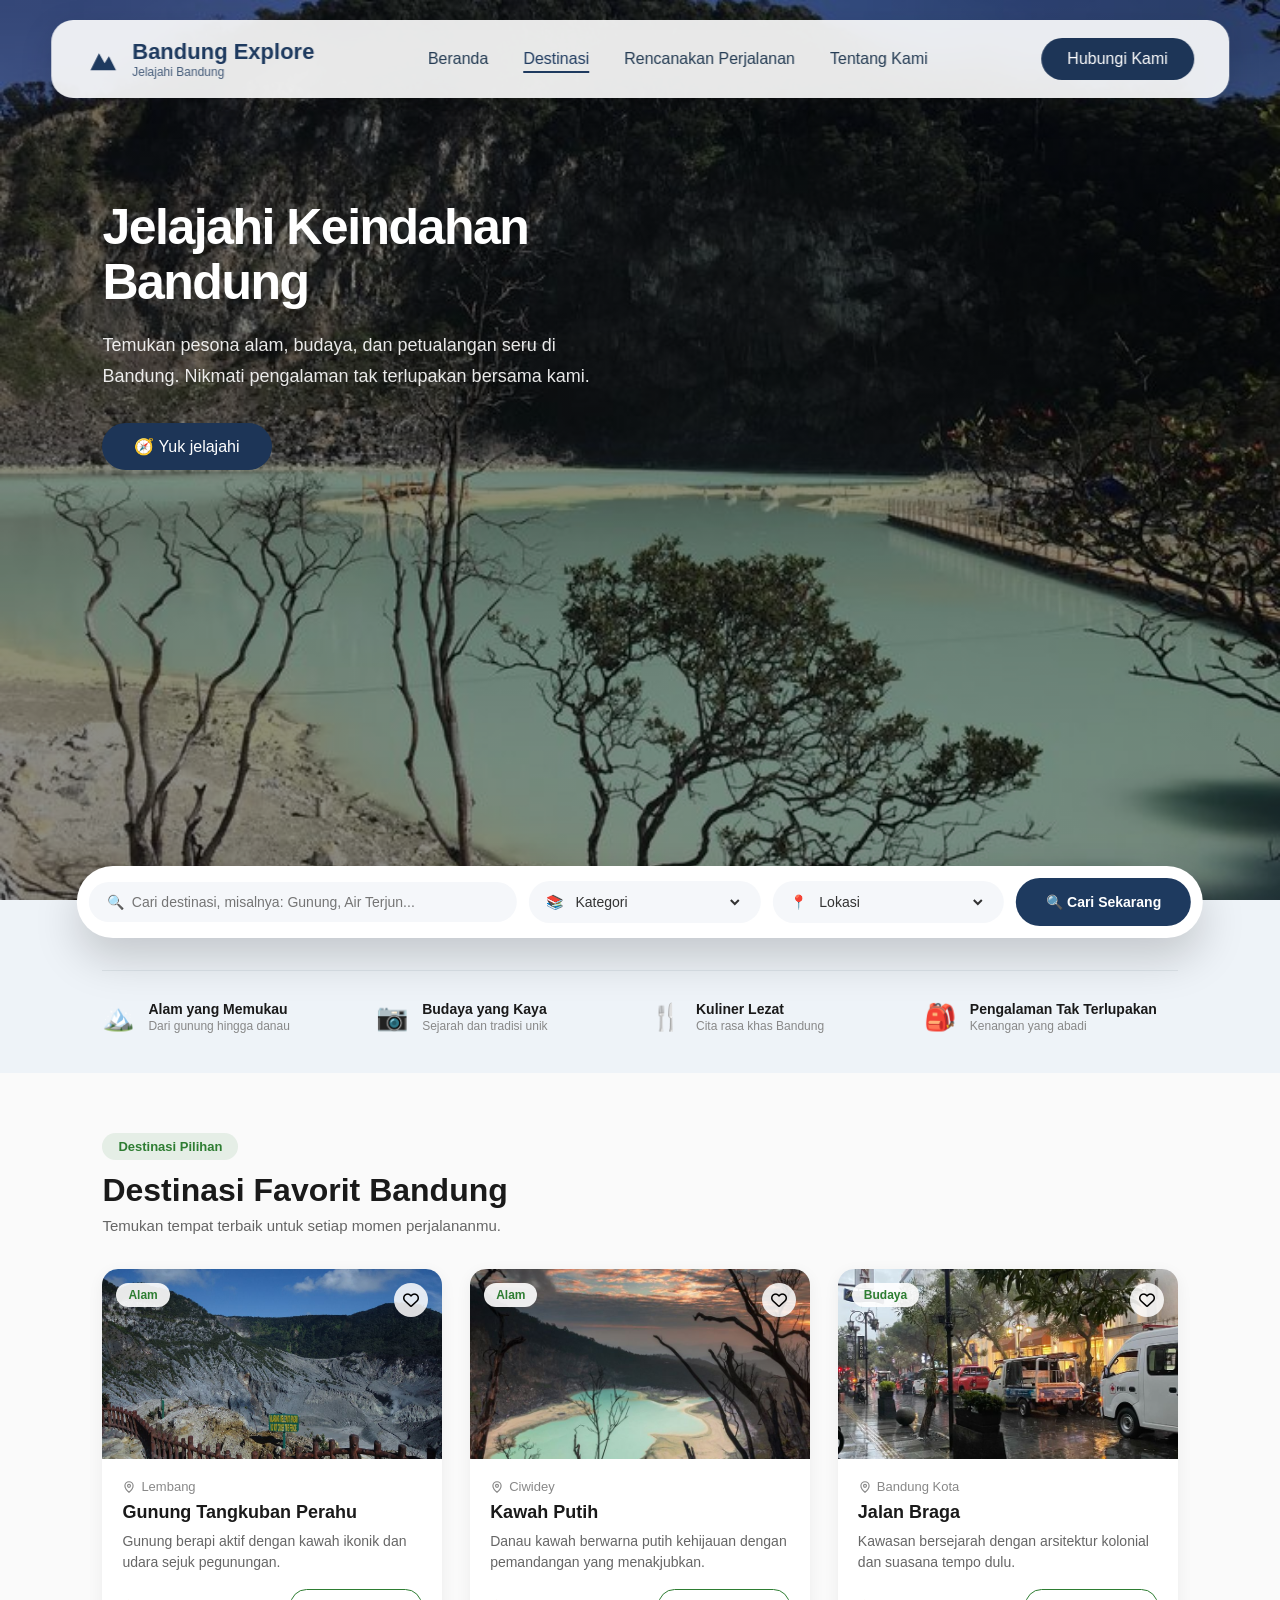
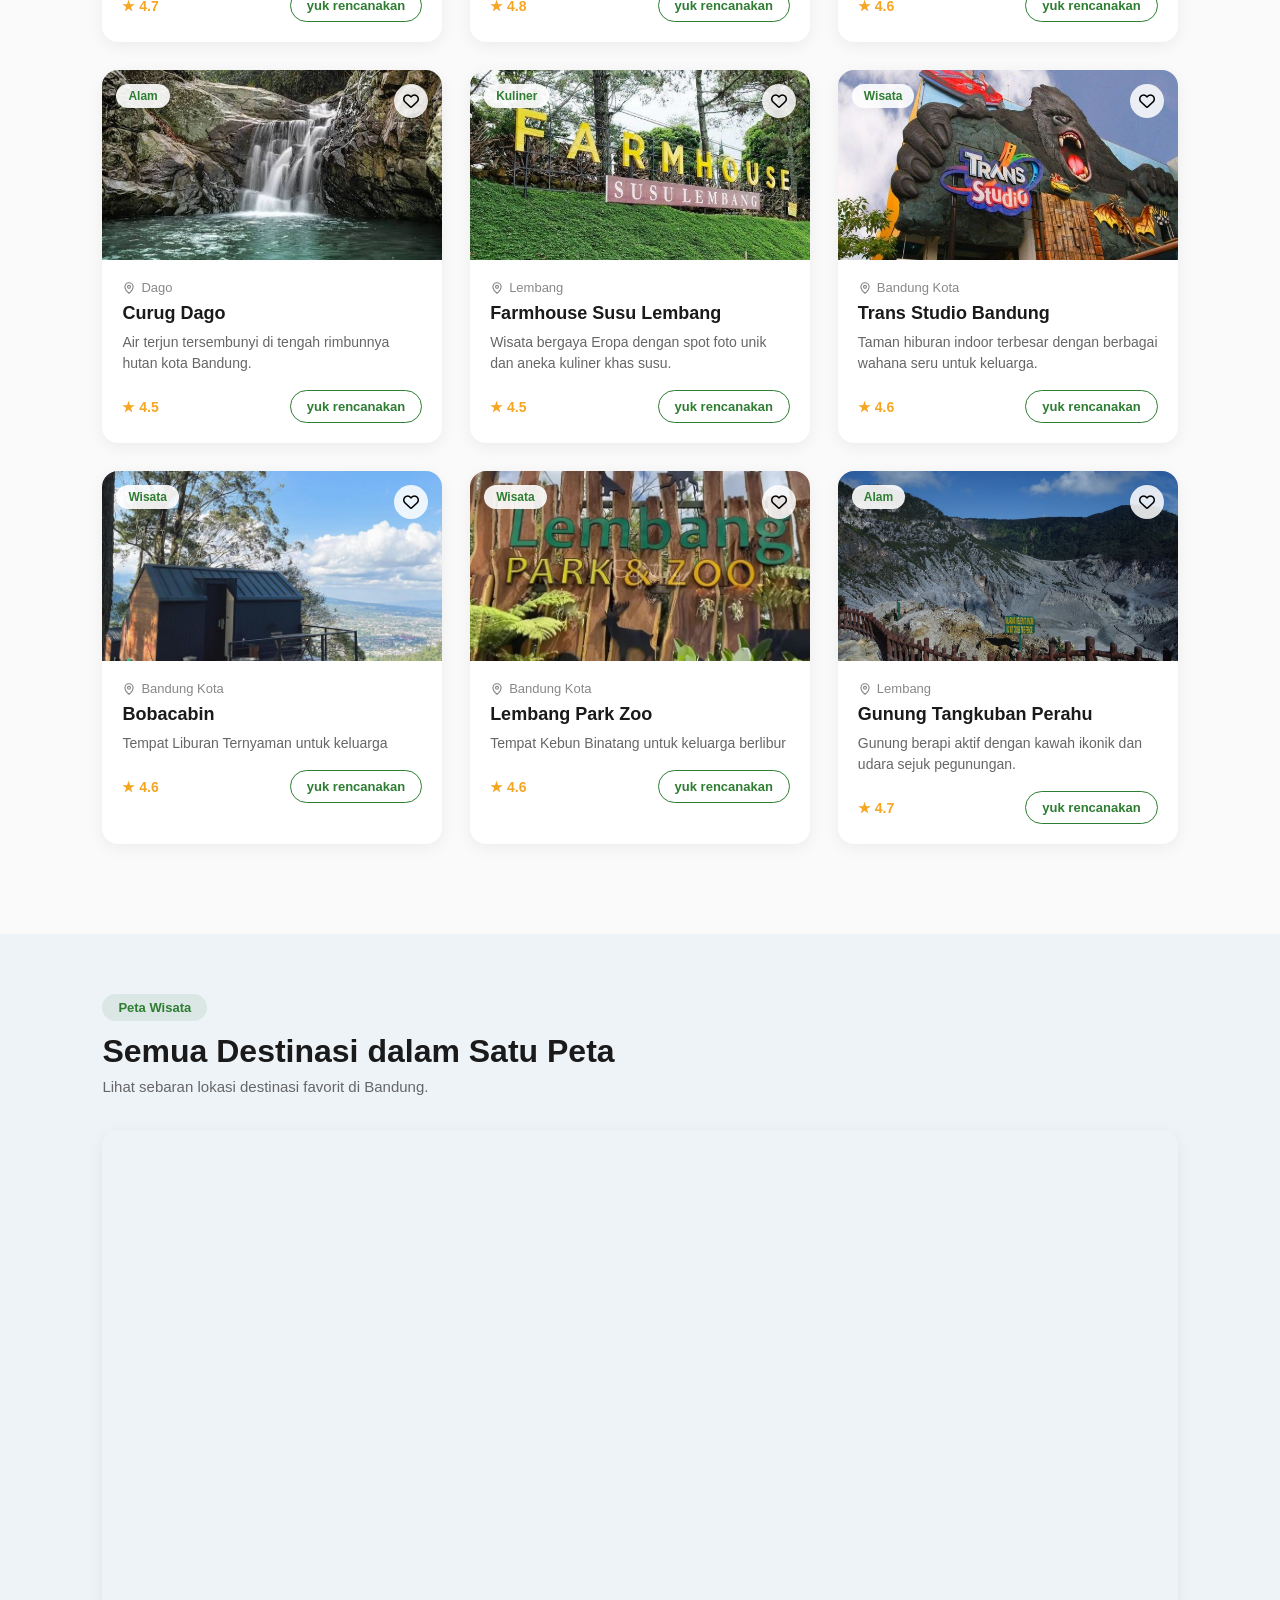
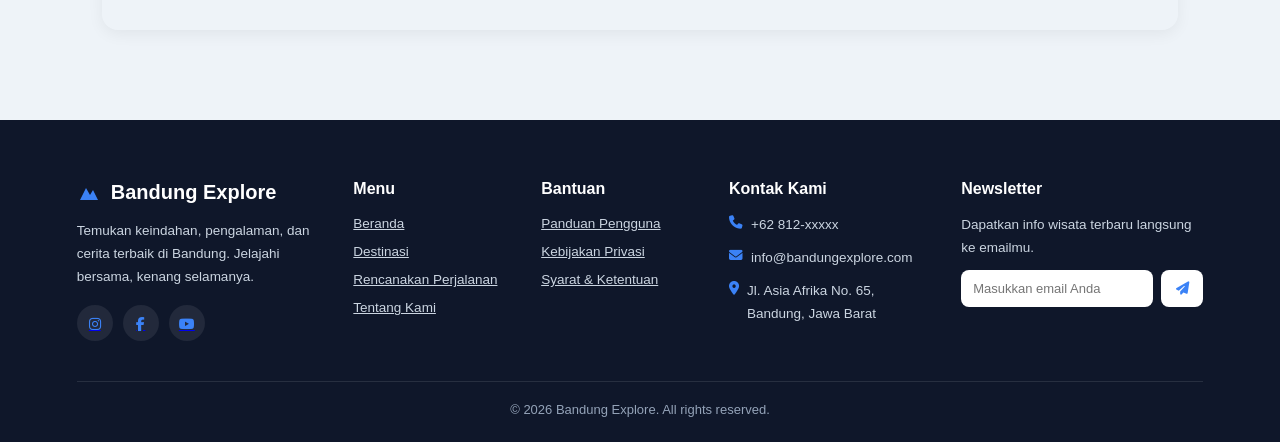
==== commit 4a16c23d: "perubahan" ====
--- a/Destinasi.html
+++ b/Destinasi.html
@@ -127,7 +127,7 @@
         </div>
       </div>
 
-      <div class="destinasi-grid">
+     <div class="destinasi-grid">
         <div class="destinasi-card">
           <div class="card-image">
             <img src="gambar/tangkuban.jpg" alt="Tangkuban Perahu" />
@@ -419,6 +419,44 @@
             </p>
             <div class="card-footer">
               <span class="card-rating">★ 4.6</span>
+              <a href="rencana.html" class="btn-card">yuk rencanakan</a>
+            </div>
+          </div>
+        </div>
+        <div class="destinasi-grid">
+        <div class="destinasi-card">
+          <div class="card-image">
+            <img src="gambar/tangkuban.jpg" alt="Tangkuban Perahu" />
+            <span class="card-category">Alam</span>
+            <button class="card-heart">
+              <i class="fa-regular fa-heart"></i>
+            </button>
+          </div>
+          <div class="card-body">
+            <div class="card-location">
+              <svg width="14" height="14" viewBox="0 0 24 24" fill="none">
+                <path
+                  d="M12 21s-7-5.5-7-11a7 7 0 1 1 14 0c0 5.5-7 11-7 11Z"
+                  stroke="currentColor"
+                  stroke-width="2"
+                />
+                <circle
+                  cx="12"
+                  cy="10"
+                  r="2.5"
+                  stroke="currentColor"
+                  stroke-width="2"
+                />
+              </svg>
+              Lembang
+            </div>
+            <h3>Gunung Tangkuban Perahu</h3>
+            <p>
+              Gunung berapi aktif dengan kawah ikonik dan udara sejuk
+              pegunungan.
+            </p>
+            <div class="card-footer">
+              <span class="card-rating">★ 4.7</span>
               <a href="rencana.html" class="btn-card">yuk rencanakan</a>
             </div>
           </div>
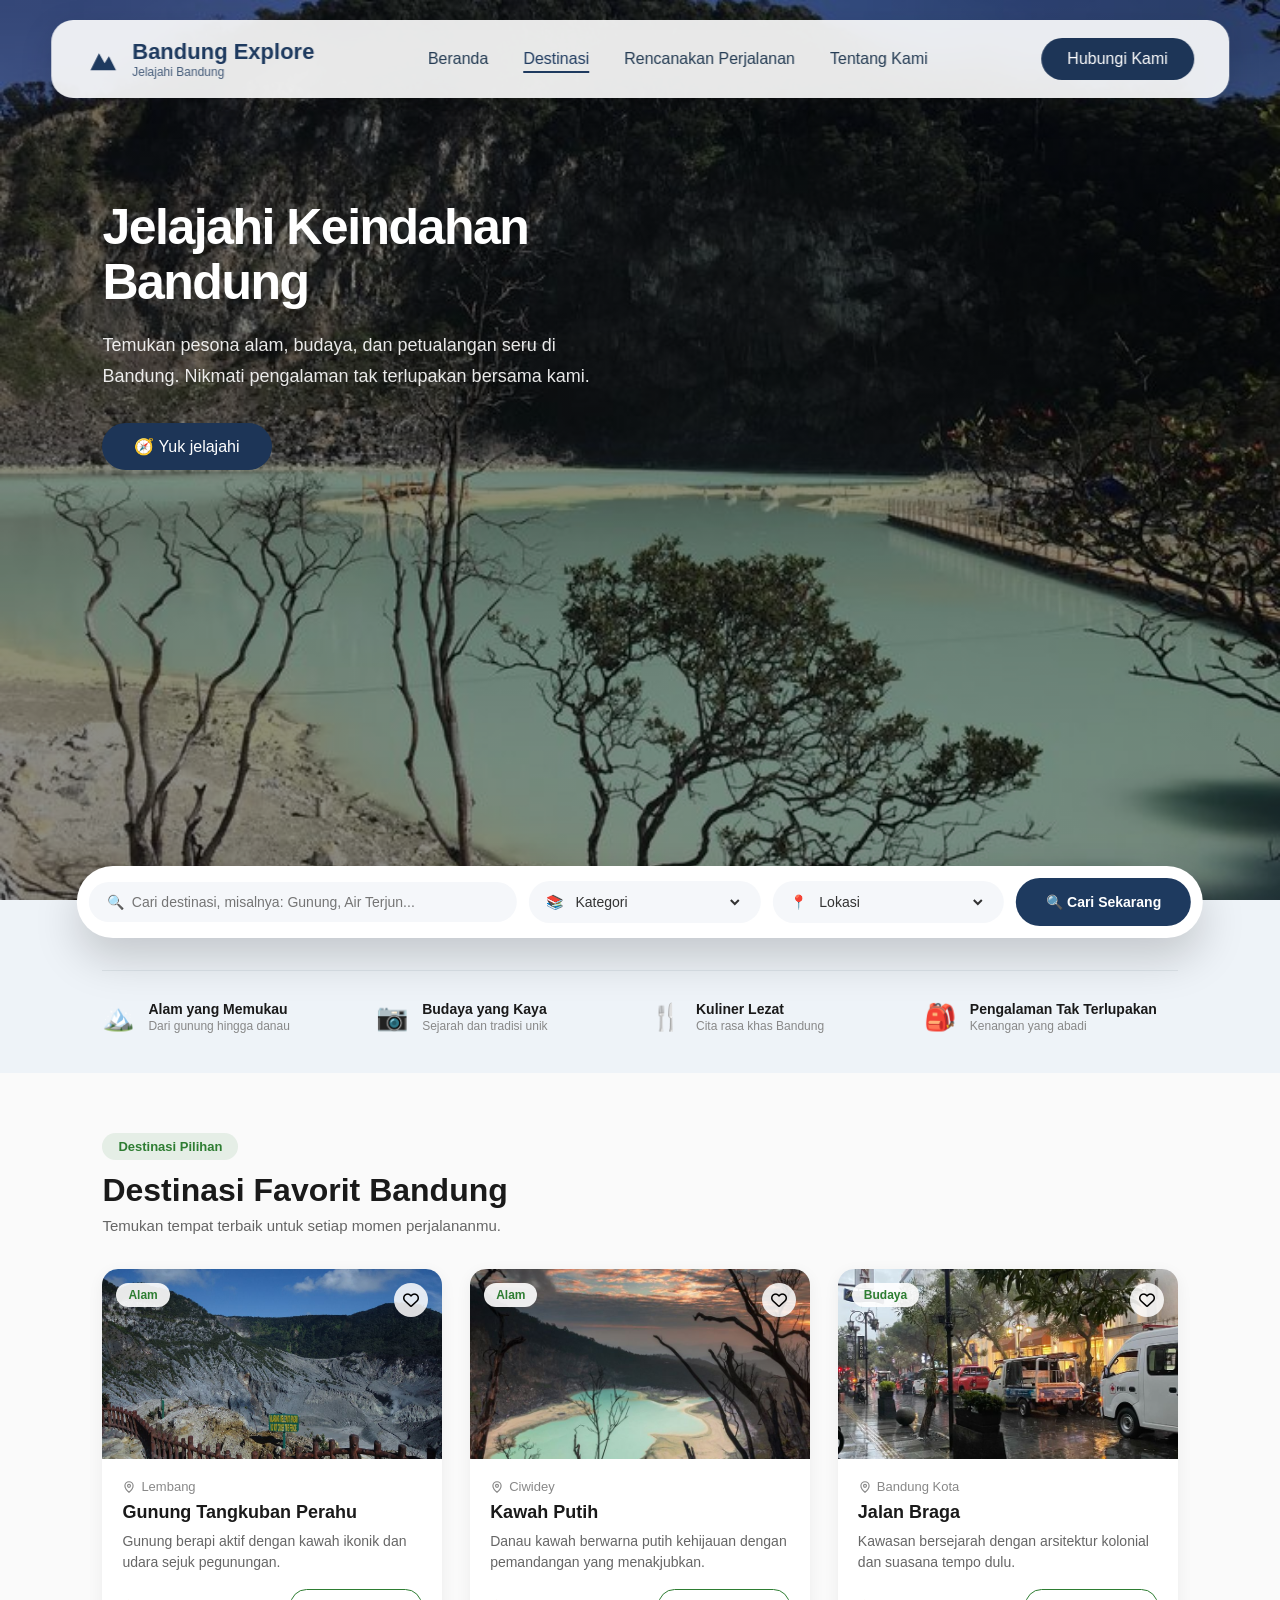
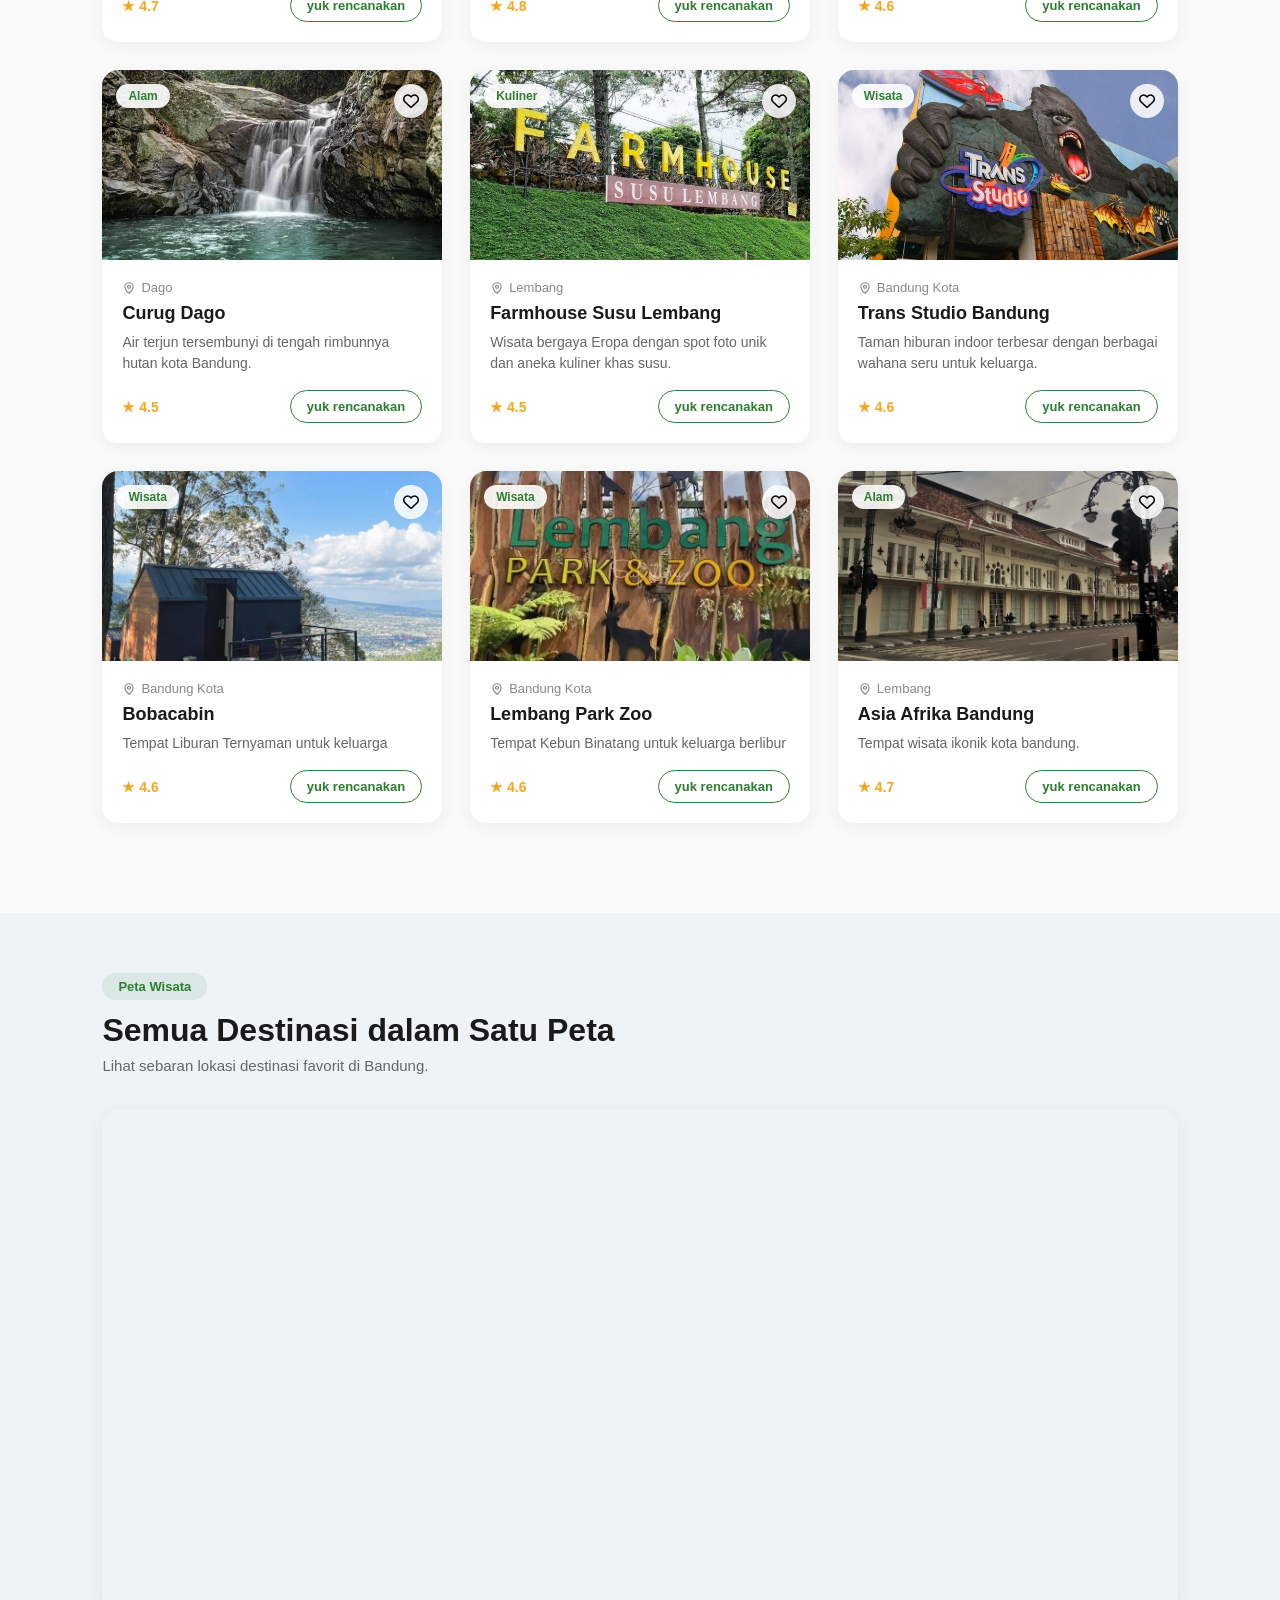
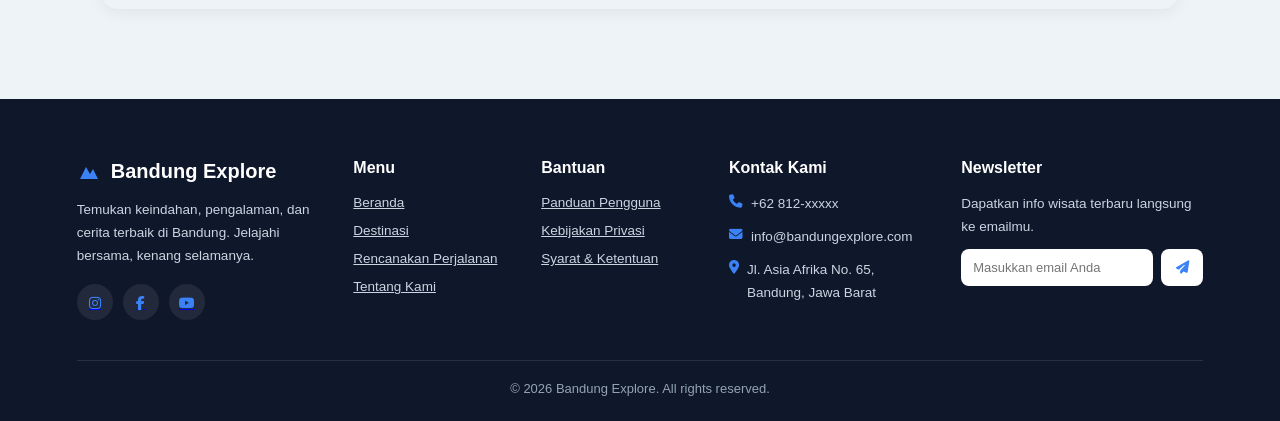
==== commit 92e99e02: "pembaruan foto" ====
--- a/Destinasi.html
+++ b/Destinasi.html
@@ -426,7 +426,7 @@
         <div class="destinasi-grid">
         <div class="destinasi-card">
           <div class="card-image">
-            <img src="gambar/tangkuban.jpg" alt="Tangkuban Perahu" />
+            <img src="gambar/Asia Africa, Bandung.jpeg" alt="Asia Afrika" />
             <span class="card-category">Alam</span>
             <button class="card-heart">
               <i class="fa-regular fa-heart"></i>
@@ -450,10 +450,9 @@
               </svg>
               Lembang
             </div>
-            <h3>Gunung Tangkuban Perahu</h3>
-            <p>
-              Gunung berapi aktif dengan kawah ikonik dan udara sejuk
-              pegunungan.
+            <h3>Asia Afrika Bandung</h3>
+            <p>
+              Tempat wisata ikonik kota bandung.
             </p>
             <div class="card-footer">
               <span class="card-rating">★ 4.7</span>
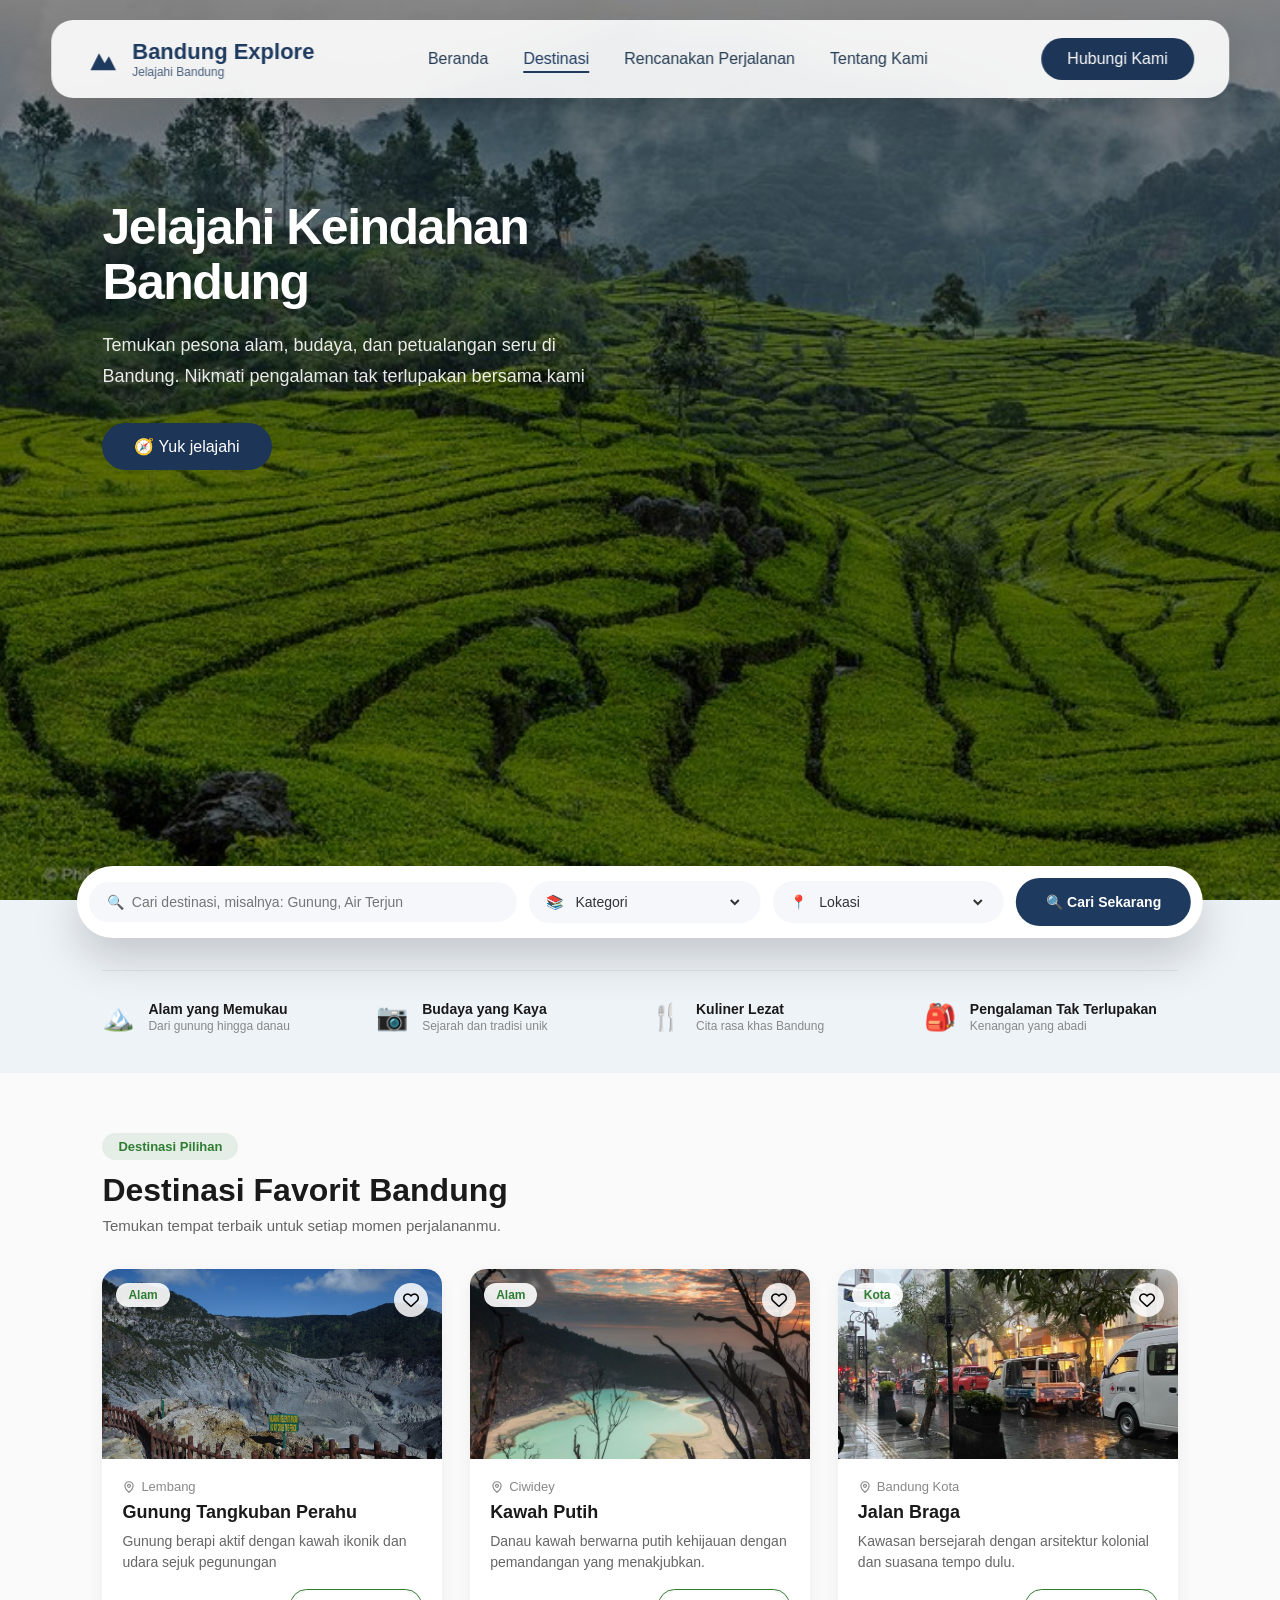
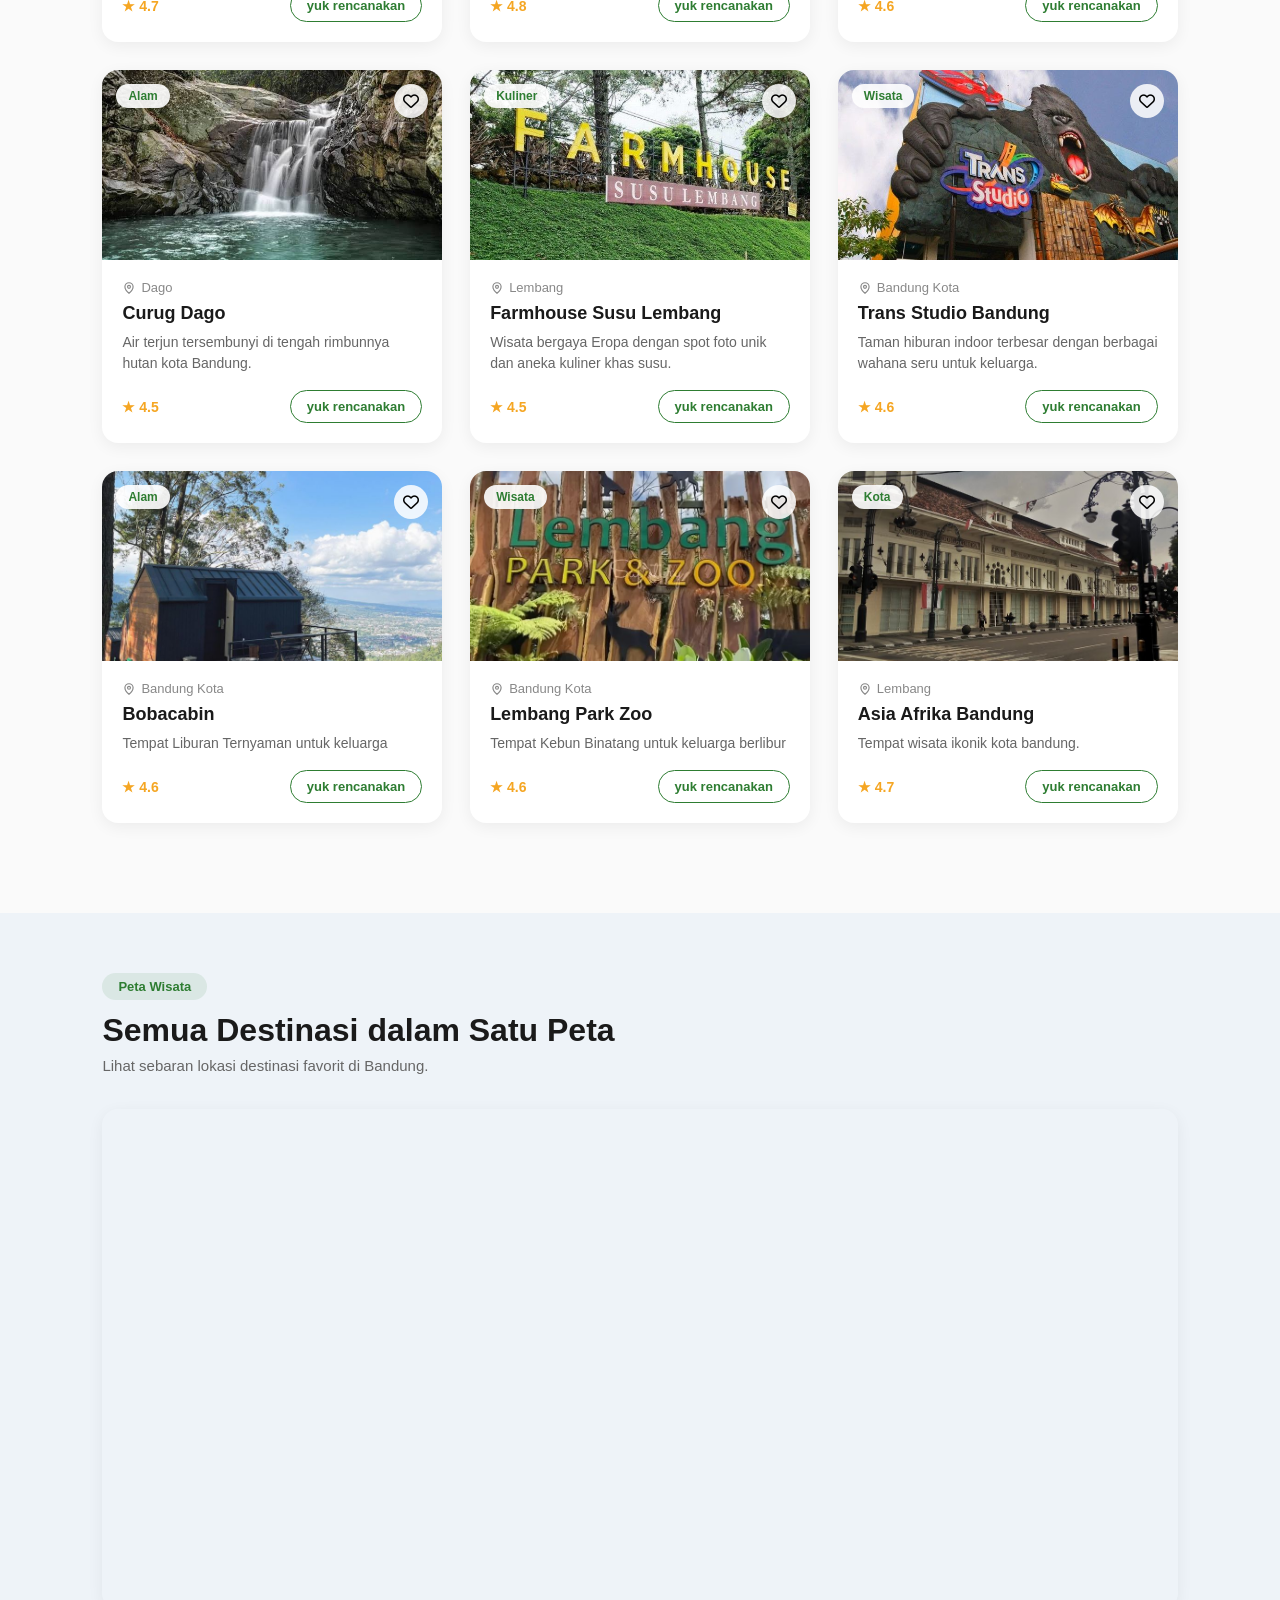
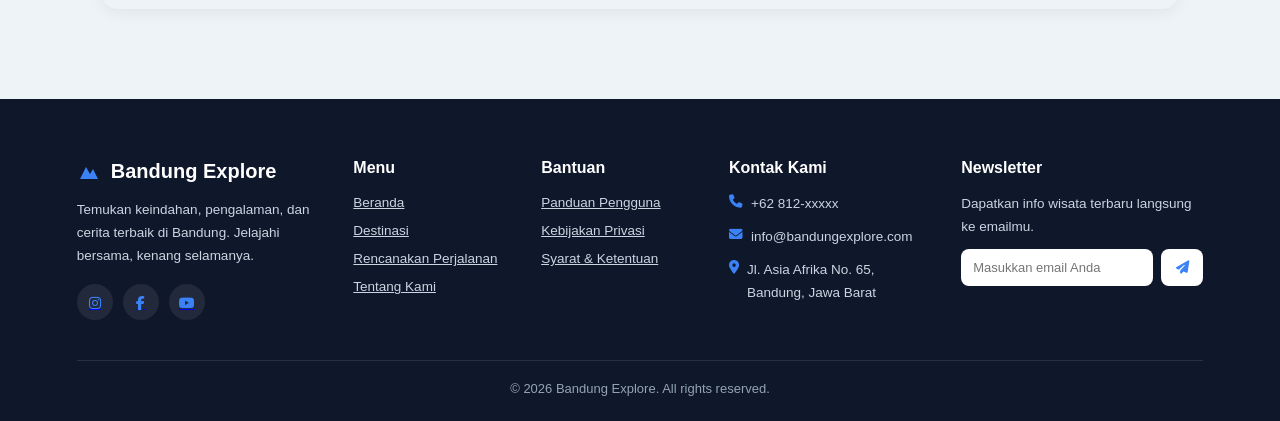
==== commit 6c78bdd8: "pembaruan foto dan htnml" ====
--- a/Destinasi.html
+++ b/Destinasi.html
@@ -49,7 +49,7 @@
         <h1>Jelajahi Keindahan<br />Bandung</h1>
         <p>
           Temukan pesona alam, budaya, dan petualangan seru di Bandung. Nikmati
-          pengalaman tak terlupakan bersama kami.
+          pengalaman tak terlupakan bersama kami
         </p>
         <div class="hero-buttons">
           <a href="#destinasi" class="btn">🧭 Yuk jelajahi</a>
@@ -61,7 +61,7 @@
           <span class="field-icon">🔍</span>
           <input
             type="text"
-            placeholder="Cari destinasi, misalnya: Gunung, Air Terjun..."
+            placeholder="Cari destinasi, misalnya: Gunung, Air Terjun"
           />
         </div>
         <div class="search-field select-field">
@@ -157,7 +157,7 @@
             <h3>Gunung Tangkuban Perahu</h3>
             <p>
               Gunung berapi aktif dengan kawah ikonik dan udara sejuk
-              pegunungan.
+              pegunungan
             </p>
             <div class="card-footer">
               <span class="card-rating">★ 4.7</span>
@@ -207,7 +207,7 @@
         <div class="destinasi-card">
           <div class="card-image">
             <img src="gambar/braga 1.jpeg" alt="Jalan Braga" />
-            <span class="card-category">Budaya</span>
+            <span class="card-category">Kota</span>
             <button class="card-heart">
               <i class="fa-regular fa-heart"></i>
             </button>
@@ -356,7 +356,7 @@
         <div class="destinasi-card">
           <div class="card-image">
             <img src="gambar/bobacabin.jpeg" alt="Trans Studio Bandung" />
-            <span class="card-category">Wisata</span>
+            <span class="card-category">Alam</span>
             <button class="card-heart">
               <i class="fa-regular fa-heart"></i>
             </button>
@@ -427,7 +427,7 @@
         <div class="destinasi-card">
           <div class="card-image">
             <img src="gambar/Asia Africa, Bandung.jpeg" alt="Asia Afrika" />
-            <span class="card-category">Alam</span>
+            <span class="card-category">Kota</span>
             <button class="card-heart">
               <i class="fa-regular fa-heart"></i>
             </button>
--- a/Destinasi.css
+++ b/Destinasi.css
@@ -11,7 +11,7 @@
     min-height:100vh;
     background:
         linear-gradient(rgba(0,0,0,.45),rgba(0,0,0,.45)),
-        url("gambar/kawah\ putihhhhh.jpeg");
+        url("gambar/keindahan\ bandung.jpeg");
     background-size:cover;
     background-position:center;
     position:relative;
